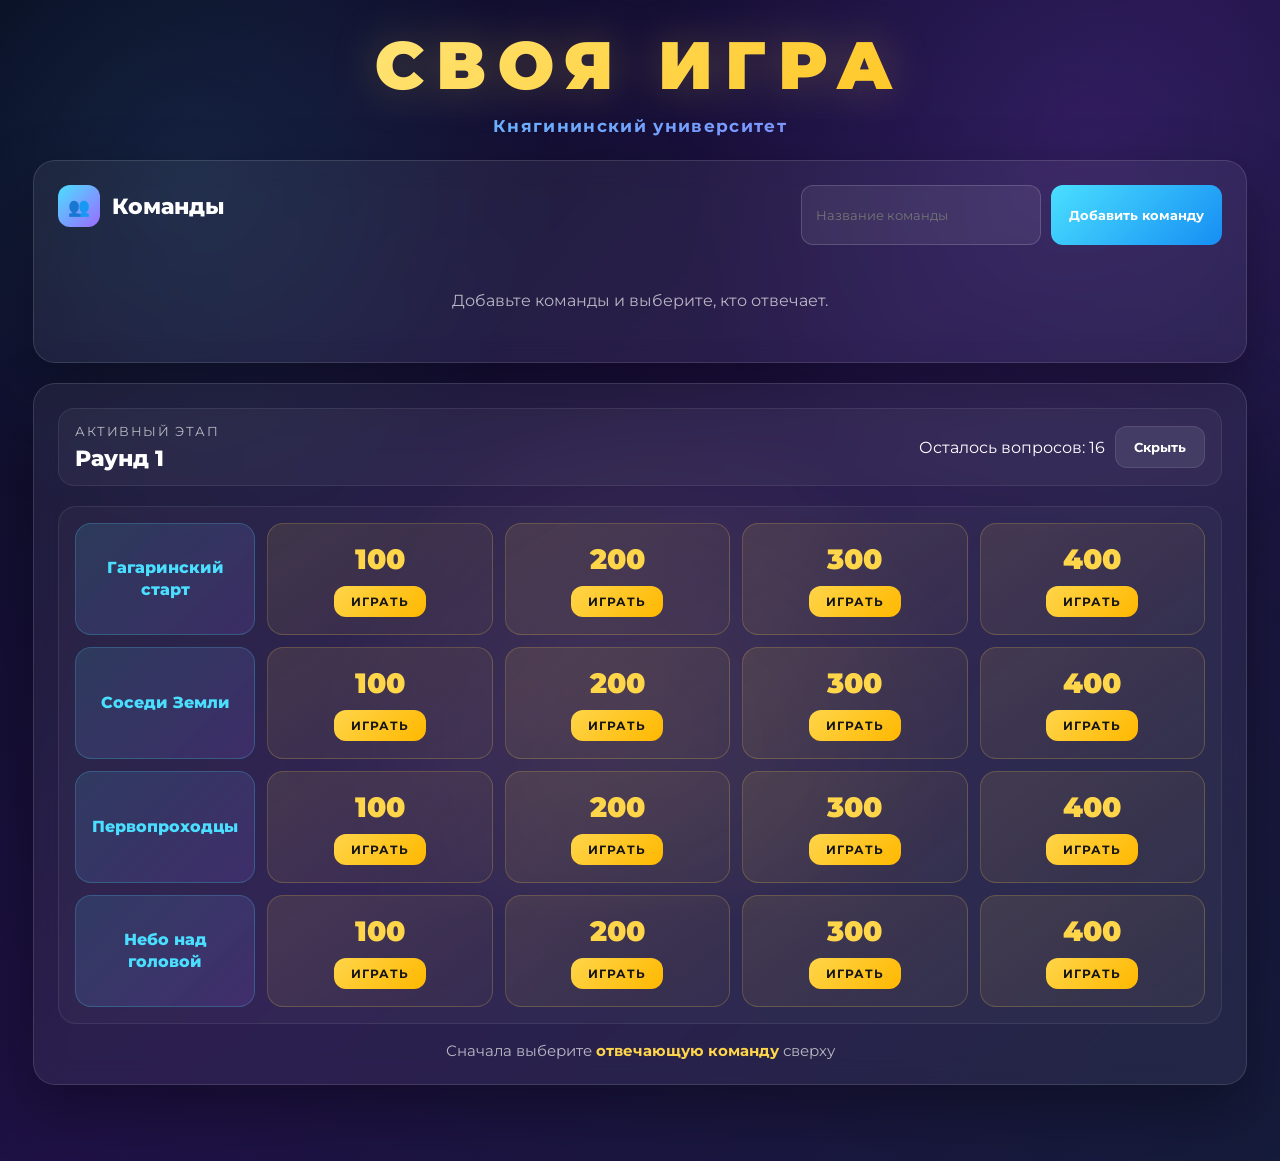
==== index.html @ fc3aef0e "first commit" ====
<!DOCTYPE html>
<html lang="ru">
<head>
  <meta charset="UTF-8" />
  <meta name="viewport" content="width=device-width, initial-scale=1.0" />
  <title>Своя Игра</title>
  <link rel="preconnect" href="https://fonts.googleapis.com">
  <link rel="preconnect" href="https://fonts.gstatic.com" crossorigin>
  <link href="https://fonts.googleapis.com/css2?family=Montserrat:wght@400;600;700;800;900&display=swap" rel="stylesheet">
  <link rel="stylesheet" href="styles.css" />
</head>
<body>
  <div class="page-bg"></div>

  <main class="app">
    <header class="hero">
      <h1 class="hero__title">Своя Игра</h1>
      <p class="hero__uni">Княгининский университет</p>
    </header>

    <section id="teams-section" class="panel teams-panel"></section>
    <section id="board-section" class="panel board-panel"></section>
    <section id="question-overlay" class="question-overlay hidden"></section>
    <section id="final-section" class="panel final-panel hidden"></section>
  </main>

  <script src="config.js"></script>
  <script src="script.js"></script>
</body>
</html>
---- styles.css ----
* {
  box-sizing: border-box;
  margin: 0;
  padding: 0;
}

:root {
  --bg-1: #090d22;
  --bg-2: #151b3a;
  --bg-3: #1f1145;
  --card: rgba(255, 255, 255, 0.06);
  --border: rgba(255, 255, 255, 0.12);
  --text: #ffffff;
  --muted: rgba(255, 255, 255, 0.68);
  --gold: #ffd54a;
  --gold-2: #ffb800;
  --cyan: #4adfff;
  --purple: #9c6bff;
  --pink: #ff5fc7;
  --green: #27d67a;
  --red: #ff5d73;
  --shadow: 0 24px 60px rgba(0, 0, 0, 0.35);
  --radius: 22px;
}

body {
  font-family: "Montserrat", sans-serif;
  background: linear-gradient(135deg, var(--bg-1), var(--bg-3), var(--bg-2));
  color: var(--text);
  min-height: 100vh;
  overflow-x: hidden;
}

.page-bg {
  position: fixed;
  inset: 0;
  pointer-events: none;
  background:
    radial-gradient(circle at 15% 20%, rgba(74, 223, 255, 0.1), transparent 28%),
    radial-gradient(circle at 85% 15%, rgba(156, 107, 255, 0.14), transparent 32%),
    radial-gradient(circle at 50% 80%, rgba(255, 213, 74, 0.08), transparent 34%);
}

.app {
  position: relative;
  z-index: 1;
  max-width: 1250px;
  margin: 0 auto;
  padding: 24px 18px 56px;
}

.hero {
  text-align: center;
  margin-bottom: 24px;
}

.hero__title {
  font-size: clamp(2.2rem, 7vw, 4.2rem);
  font-weight: 900;
  letter-spacing: 0.18em;
  text-transform: uppercase;
  background: linear-gradient(135deg, #fff3a5, var(--gold), var(--gold-2));
  -webkit-background-clip: text;
  -webkit-text-fill-color: transparent;
  filter: drop-shadow(0 0 22px rgba(255, 213, 74, 0.25));
}

.hero__uni {
  margin-top: 10px;
  font-size: 1.05rem;
  font-weight: 700;
  letter-spacing: 0.08em;
  background: linear-gradient(135deg, var(--cyan), var(--purple));
  -webkit-background-clip: text;
  -webkit-text-fill-color: transparent;
}

.panel {
  background: var(--card);
  border: 1px solid var(--border);
  border-radius: var(--radius);
  backdrop-filter: blur(14px);
  box-shadow: var(--shadow);
}

.teams-panel,
.board-panel,
.final-panel {
  padding: 24px;
  margin-bottom: 20px;
}

.section-title {
  display: flex;
  align-items: center;
  gap: 12px;
  font-size: 1.4rem;
  font-weight: 800;
  margin-bottom: 18px;
}

.section-title__icon {
  width: 42px;
  height: 42px;
  border-radius: 12px;
  display: inline-flex;
  align-items: center;
  justify-content: center;
  background: linear-gradient(135deg, var(--cyan), var(--purple));
  color: #fff;
  font-size: 1.1rem;
}

.team-topbar {
  display: flex;
  justify-content: space-between;
  gap: 14px;
  flex-wrap: wrap;
  margin-bottom: 18px;
}

.team-add {
  display: flex;
  gap: 10px;
  flex-wrap: wrap;
}

.team-add input {
  width: 240px;
  max-width: 100%;
  border: 1px solid rgba(255,255,255,0.16);
  background: rgba(255,255,255,0.07);
  color: #fff;
  border-radius: 12px;
  padding: 12px 14px;
  outline: none;
  font-family: inherit;
}

.team-add input:focus {
  border-color: var(--cyan);
  box-shadow: 0 0 0 4px rgba(74, 223, 255, 0.08);
}

.btn {
  border: none;
  cursor: pointer;
  border-radius: 12px;
  font-family: inherit;
  font-weight: 700;
  transition: 0.22s ease;
}

.btn:hover {
  opacity: 0.92;
}

.btn:disabled {
  opacity: 0.45;
  cursor: not-allowed;
}

.btn--main {
  background: linear-gradient(135deg, var(--cyan), #168ef3);
  color: #fff;
  padding: 12px 18px;
}

.btn--soft {
  background: rgba(255,255,255,0.08);
  color: #fff;
  padding: 12px 18px;
  border: 1px solid rgba(255,255,255,0.1);
}

.btn--gold {
  background: linear-gradient(135deg, var(--gold), var(--gold-2));
  color: #151515;
  padding: 12px 18px;
}

.btn--green {
  background: linear-gradient(135deg, #35e48d, #17b866);
  color: #fff;
  padding: 13px 18px;
}

.btn--red {
  background: linear-gradient(135deg, #ff7085, #eb435c);
  color: #fff;
  padding: 13px 18px;
}

.btn--purple {
  background: linear-gradient(135deg, var(--purple), var(--pink));
  color: #fff;
  padding: 13px 18px;
}

.teams-grid {
  display: grid;
  grid-template-columns: repeat(auto-fill, minmax(235px, 1fr));
  gap: 16px;
}

.team-card {
  background: linear-gradient(145deg, rgba(255,255,255,0.06), rgba(255,255,255,0.03));
  border: 1px solid rgba(255,255,255,0.1);
  border-radius: 18px;
  padding: 18px;
}

.team-card.active {
  border-color: rgba(255, 213, 74, 0.55);
  box-shadow: 0 0 0 2px rgba(255, 213, 74, 0.18), 0 16px 35px rgba(0,0,0,0.28);
}

.team-card__name {
  color: var(--cyan);
  font-size: 1.05rem;
  font-weight: 800;
  margin-bottom: 8px;
  word-break: break-word;
}

.team-card__score {
  font-size: 2.3rem;
  color: var(--gold);
  font-weight: 900;
  margin-bottom: 16px;
}

.team-card__actions {
  display: flex;
  gap: 10px;
  margin-bottom: 12px;
}

.team-card__actions .btn {
  flex: 1;
  min-height: 42px;
}

.team-card__bottom {
  display: flex;
  justify-content: space-between;
  gap: 10px;
  align-items: center;
}

.team-select-btn {
  flex: 1;
}

.team-remove-btn {
  background: transparent;
  border: none;
  color: rgba(255,255,255,0.34);
  cursor: pointer;
  font-family: inherit;
  font-size: 0.84rem;
}

.team-remove-btn:hover {
  color: var(--red);
}

.empty-state {
  color: var(--muted);
  text-align: center;
  padding: 28px 12px;
}

.round-status {
  display: flex;
  justify-content: space-between;
  align-items: center;
  gap: 14px;
  flex-wrap: wrap;
  margin-bottom: 20px;
  padding: 14px 16px;
  border-radius: 16px;
  background: rgba(255,255,255,0.04);
  border: 1px solid rgba(255,255,255,0.08);
}

.round-status__left {
  display: flex;
  flex-direction: column;
  gap: 6px;
}

.round-status__label {
  color: var(--muted);
  font-size: 0.82rem;
  letter-spacing: 0.12em;
  text-transform: uppercase;
}

.round-status__title {
  font-size: 1.35rem;
  font-weight: 800;
}

.round-status__right {
  display: flex;
  align-items: center;
  gap: 10px;
  flex-wrap: wrap;
}

.round-accordion {
  overflow: hidden;
  border-radius: 18px;
  border: 1px solid rgba(255,255,255,0.08);
  background: rgba(255,255,255,0.03);
}

.round-accordion__body {
  padding: 16px;
}

.game-board {
  display: flex;
  flex-direction: column;
  gap: 12px;
}

.theme-row {
  display: flex;
  gap: 12px;
  align-items: stretch;
}

.theme-title {
  width: 180px;
  min-width: 180px;
  min-height: 112px;
  background: linear-gradient(135deg, rgba(74,223,255,0.12), rgba(156,107,255,0.14));
  border: 1px solid rgba(74,223,255,0.22);
  border-radius: 16px;
  padding: 14px 12px;
  display: flex;
  align-items: center;
  justify-content: center;
  font-weight: 800;
  color: var(--cyan);
  text-align: center;
  line-height: 1.35;
}

.theme-cells {
  display: flex;
  flex: 1;
  gap: 12px;
}

.question-cell {
  flex: 1;
  min-height: 112px;
  background: linear-gradient(145deg, rgba(255,213,74,0.1), rgba(255,213,74,0.03));
  border: 1px solid rgba(255,213,74,0.2);
  border-radius: 16px;
  padding: 12px 10px;
  display: flex;
  flex-direction: column;
  justify-content: center;
  align-items: center;
  gap: 10px;
  text-align: center;
}

.question-cell--used {
  opacity: 0.32;
  pointer-events: none;
  background: rgba(255,255,255,0.03);
  border-color: rgba(255,255,255,0.05);
}

.question-cell__price {
  font-size: 1.75rem;
  color: var(--gold);
  font-weight: 900;
}

.question-cell__play {
  min-width: 92px;
  padding: 8px 12px;
  font-size: 0.78rem;
  letter-spacing: 0.08em;
  text-transform: uppercase;
}

.board-hint {
  margin-top: 18px;
  color: var(--muted);
  text-align: center;
  font-size: 0.92rem;
}

.board-hint strong {
  color: var(--gold);
}

.question-overlay {
  position: fixed;
  inset: 0;
  z-index: 20;
  background: rgba(5, 8, 22, 0.76);
  backdrop-filter: blur(10px);
  display: flex;
  align-items: center;
  justify-content: center;
  padding: 24px;
}

.question-modal {
  width: 100%;
  max-width: 860px;
  background: linear-gradient(145deg, rgba(19,25,55,0.96), rgba(10,14,34,0.98));
  border: 1px solid rgba(255,255,255,0.12);
  border-radius: 28px;
  box-shadow: 0 28px 70px rgba(0,0,0,0.45);
  padding: 34px 30px 28px;
}

.question-modal__top {
  text-align: center;
  margin-bottom: 24px;
}

.question-modal__theme {
  color: var(--cyan);
  text-transform: uppercase;
  letter-spacing: 0.18em;
  font-size: 0.85rem;
  margin-bottom: 8px;
}

.question-modal__price {
  color: var(--gold);
  font-size: 3rem;
  font-weight: 900;
  margin-bottom: 16px;
}

.question-modal__team {
  display: inline-flex;
  gap: 8px;
  align-items: center;
  padding: 8px 14px;
  background: rgba(255,255,255,0.06);
  border-radius: 999px;
  border: 1px solid rgba(255,255,255,0.09);
  font-size: 0.92rem;
  color: var(--muted);
}

.question-modal__team strong {
  color: #fff;
}

.question-modal__text {
  text-align: center;
  font-size: 1.45rem;
  line-height: 1.65;
  font-weight: 700;
  margin-bottom: 26px;
}

.answer-box {
  display: none;
  margin-bottom: 24px;
  text-align: center;
  background: rgba(39,214,122,0.08);
  border: 1px solid rgba(39,214,122,0.25);
  color: #baf6d3;
  border-radius: 16px;
  padding: 18px 16px;
  font-size: 1.15rem;
  font-weight: 700;
}

.answer-box.visible {
  display: block;
}

.question-actions {
  display: grid;
  grid-template-columns: repeat(2, 1fr);
  gap: 12px;
}

.question-actions .btn {
  min-height: 52px;
  font-size: 0.98rem;
}

.final-panel {
  text-align: center;
}

.final-title {
  font-size: 2rem;
  font-weight: 900;
  margin-bottom: 10px;
  color: var(--gold);
}

.final-subtitle {
  color: var(--muted);
  margin-bottom: 24px;
}

.leaderboard {
  max-width: 760px;
  margin: 0 auto;
  display: flex;
  flex-direction: column;
  gap: 14px;
}

.leaderboard-item {
  display: grid;
  grid-template-columns: 80px 1fr 140px;
  gap: 14px;
  align-items: center;
  padding: 18px;
  border-radius: 18px;
  background: linear-gradient(145deg, rgba(255,255,255,0.06), rgba(255,255,255,0.03));
  border: 1px solid rgba(255,255,255,0.08);
}

.leaderboard-item--1 {
  border-color: rgba(255,213,74,0.42);
  box-shadow: 0 0 0 1px rgba(255,213,74,0.18);
}

.leaderboard-place {
  font-size: 1.8rem;
  font-weight: 900;
  color: var(--gold);
}

.leaderboard-name {
  text-align: left;
  font-size: 1.08rem;
  font-weight: 800;
  color: var(--cyan);
  word-break: break-word;
}

.leaderboard-score {
  font-size: 1.6rem;
  font-weight: 900;
  color: #fff;
}

.hidden {
  display: none !important;
}

@media (max-width: 900px) {
  .theme-row {
    flex-direction: column;
  }

  .theme-title {
    width: 100%;
    min-width: 100%;
  }

  .theme-cells {
    flex-wrap: wrap;
  }

  .question-cell {
    min-width: calc(50% - 6px);
    flex: unset;
  }

  .question-actions {
    grid-template-columns: 1fr;
  }
}

@media (max-width: 640px) {
  .app {
    padding: 14px 12px 40px;
  }

  .teams-panel,
  .board-panel,
  .final-panel {
    padding: 18px;
  }

  .team-add {
    width: 100%;
  }

  .team-add input,
  .team-add .btn {
    width: 100%;
  }

  .question-modal {
    padding: 26px 18px 20px;
  }

  .question-modal__text {
    font-size: 1.15rem;
  }

  .question-modal__price {
    font-size: 2.35rem;
  }

  .leaderboard-item {
    grid-template-columns: 56px 1fr 90px;
    gap: 10px;
    padding: 14px;
  }

  .leaderboard-score {
    font-size: 1.2rem;
  }
}
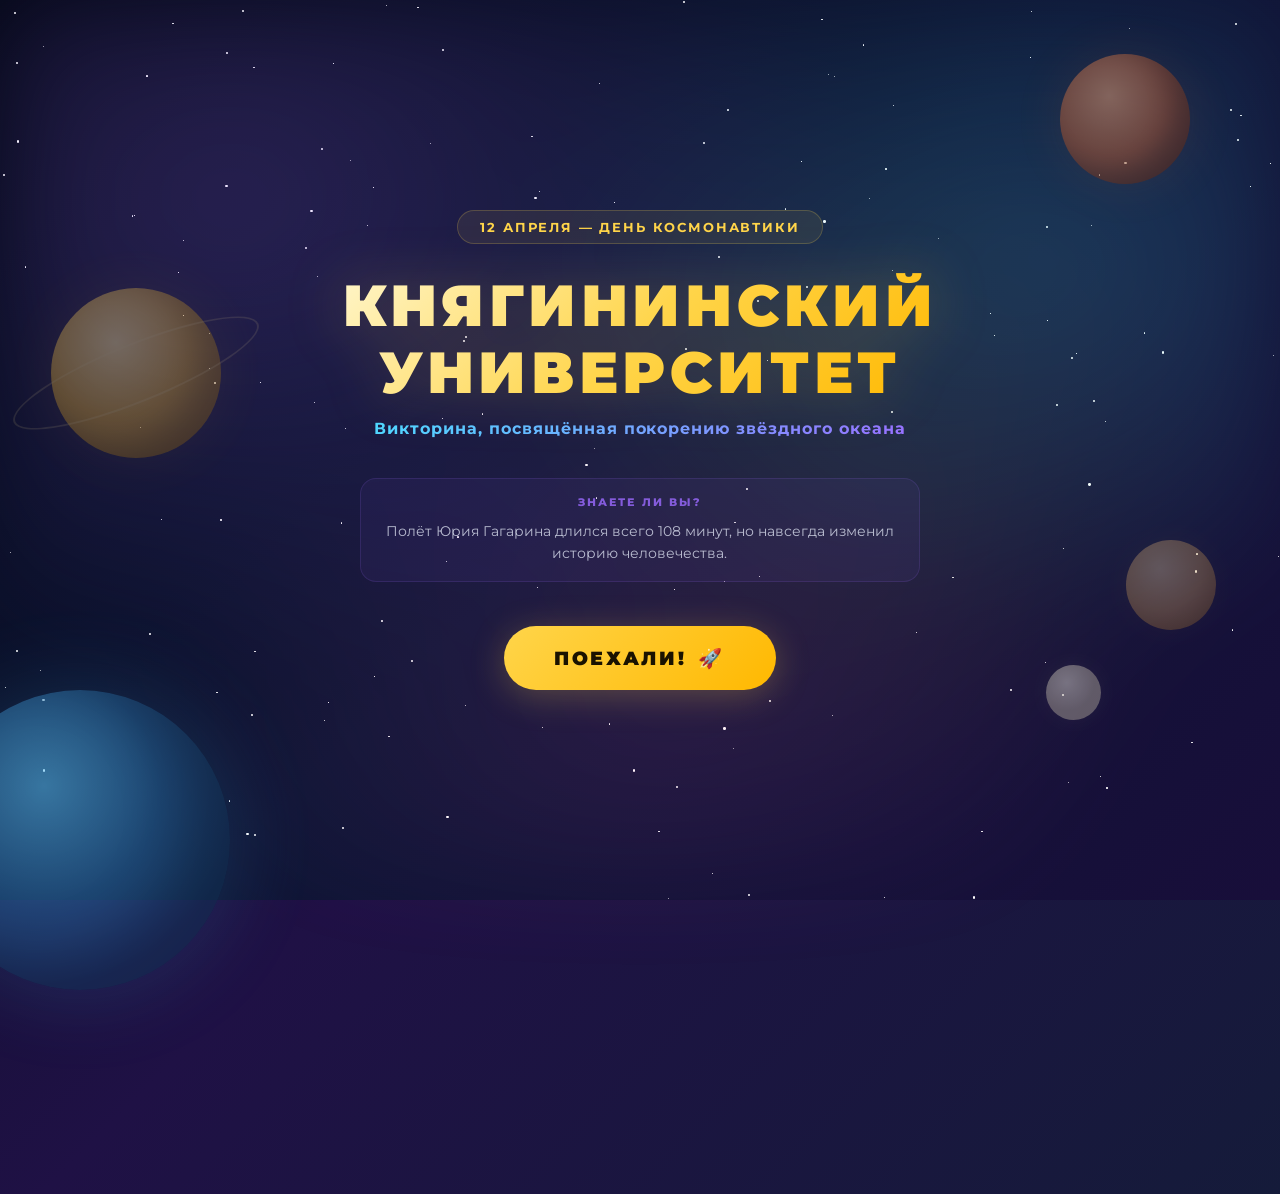
==== commit ba2661e8: "main v2" ====
--- a/index.html
+++ b/index.html
@@ -3,28 +3,90 @@
 <head>
   <meta charset="UTF-8" />
   <meta name="viewport" content="width=device-width, initial-scale=1.0" />
-  <title>Своя Игра</title>
+  <title>Княгининский университет — Викторина ко Дню космонавтики</title>
   <link rel="preconnect" href="https://fonts.googleapis.com">
   <link rel="preconnect" href="https://fonts.gstatic.com" crossorigin>
   <link href="https://fonts.googleapis.com/css2?family=Montserrat:wght@400;600;700;800;900&display=swap" rel="stylesheet">
-  <link rel="stylesheet" href="styles.css" />
+  <link rel="stylesheet" href="styles.css">
 </head>
 <body>
-  <div class="page-bg"></div>
 
-  <main class="app">
-    <header class="hero">
-      <h1 class="hero__title">Своя Игра</h1>
-      <p class="hero__uni">Княгининский университет</p>
-    </header>
+  <!-- ═══════════ SPLASH ═══════════ -->
+  <div id="splash">
+    <div class="splash-stars" id="splashStars"></div>
+    <div class="splash-nebula"></div>
 
-    <section id="teams-section" class="panel teams-panel"></section>
-    <section id="board-section" class="panel board-panel"></section>
-    <section id="question-overlay" class="question-overlay hidden"></section>
-    <section id="final-section" class="panel final-panel hidden"></section>
-  </main>
+    <div class="splash-planet sp-earth"></div>
+    <div class="splash-planet sp-mars"></div>
+    <div class="splash-planet sp-saturn"></div>
+    <div class="splash-planet sp-moon"></div>
+    <div class="splash-planet sp-jupiter"></div>
+
+    <div class="sp-rocket sp-rocket--1">🚀</div>
+    <div class="sp-rocket sp-rocket--2">🚀</div>
+
+    <div class="sp-shoot sp-shoot--1"></div>
+    <div class="sp-shoot sp-shoot--2"></div>
+    <div class="sp-shoot sp-shoot--3"></div>
+
+    <div class="splash-content">
+      <div class="splash-badge">12 апреля — День космонавтики</div>
+      <h1 class="splash-title">Княгининский<br>университет</h1>
+      <p class="splash-sub">Викторина, посвящённая покорению звёздного океана</p>
+
+      <div class="splash-fact-wrap">
+        <div class="splash-fact" id="splashFact">
+          <span class="splash-fact-label">Знаете ли вы?</span>
+          <span id="factText"></span>
+        </div>
+      </div>
+
+      <button class="splash-launch" id="launchBtn">
+        <span class="launch-text">Поехали!</span>
+        <span class="launch-rocket">🚀</span>
+      </button>
+    </div>
+  </div>
+
+  <!-- ═══════════ TRANSITION ROCKET ═══════════ -->
+  <div id="transition" class="transition">
+    <div class="transition-rocket">🚀</div>
+    <div class="transition-trail"></div>
+    <div class="transition-flash"></div>
+  </div>
+
+  <!-- ═══════════ GAME ═══════════ -->
+  <div id="game-area">
+    <div class="game-bg-stars" id="gameStars"></div>
+    <div class="game-nebula"></div>
+
+    <div class="game-planet gp-earth"></div>
+    <div class="game-planet gp-small"></div>
+    <div class="game-planet gp-saturn"></div>
+
+    <div class="game-rocket gr--1">🚀</div>
+    <div class="game-rocket gr--2">🚀</div>
+
+    <div class="game-shoot gs--1"></div>
+    <div class="game-shoot gs--2"></div>
+
+    <main class="app">
+      <header class="hero">
+        <div class="hero__badge">12 апреля — День космонавтики</div>
+        <h1 class="hero__title">Княгининский университет</h1>
+        <p class="hero__sub">Викторина, посвящённая покорению звёздного океана</p>
+        <div class="hero__divider">✦ ✧ ✦</div>
+      </header>
+
+      <section id="teams-section" class="panel teams-panel"></section>
+      <section id="board-section" class="panel board-panel"></section>
+      <section id="question-overlay" class="question-overlay hidden"></section>
+      <section id="final-section" class="panel final-panel hidden"></section>
+    </main>
+  </div>
 
   <script src="config.js"></script>
-  <script src="script.js"></script>
+  <script src="splash.js"></script>
+  <script src="game.js"></script>
 </body>
 </html>
--- a/styles.css
+++ b/styles.css
@@ -1,8 +1,7 @@
-* {
-  box-sizing: border-box;
-  margin: 0;
-  padding: 0;
-}
+/* ══════════════════════════════════════
+   RESET & VARIABLES
+   ══════════════════════════════════════ */
+* { box-sizing: border-box; margin: 0; padding: 0; }
 
 :root {
   --bg-1: #090d22;
@@ -31,16 +30,563 @@
   overflow-x: hidden;
 }
 
-.page-bg {
+.hidden { display: none !important; }
+
+
+/* ══════════════════════════════════════
+   SPLASH SCREEN
+   ══════════════════════════════════════ */
+#splash {
+  position: fixed;
+  inset: 0;
+  z-index: 100;
+  display: flex;
+  flex-direction: column;
+  align-items: center;
+  justify-content: center;
+  background: linear-gradient(135deg, #050818, #0e1535, #180e3a);
+  transition: opacity 0.5s ease;
+}
+
+#splash.hide { opacity: 0; pointer-events: none; }
+
+/* Splash stars */
+.splash-stars {
+  position: absolute;
+  inset: 0;
+  overflow: hidden;
+  pointer-events: none;
+}
+
+.splash-stars .s-star {
+  position: absolute;
+  border-radius: 50%;
+  background: #fff;
+  animation: s-twinkle var(--dur) ease-in-out infinite alternate;
+}
+
+@keyframes s-twinkle {
+  0% { opacity: var(--mop); }
+  100% { opacity: 1; }
+}
+
+/* Splash nebula */
+.splash-nebula {
+  position: absolute;
+  inset: 0;
+  pointer-events: none;
+  filter: blur(50px);
+  opacity: 0.7;
+  background:
+    radial-gradient(ellipse 650px 480px at 18% 22%, rgba(156, 107, 255, 0.30), transparent),
+    radial-gradient(ellipse 550px 380px at 82% 28%, rgba(74, 223, 255, 0.25), transparent),
+    radial-gradient(ellipse 500px 320px at 50% 78%, rgba(255, 95, 199, 0.15), transparent),
+    radial-gradient(ellipse 400px 350px at 68% 52%, rgba(255, 213, 74, 0.10), transparent);
+}
+
+/* Splash planets */
+.splash-planet {
+  position: absolute;
+  border-radius: 50%;
+  pointer-events: none;
+}
+
+.sp-earth {
+  width: 300px; height: 300px;
+  bottom: -90px; left: -70px;
+  background: radial-gradient(circle at 38% 32%, #5cc8ff, #2a70a8 42%, #1a4878 72%);
+  box-shadow: 0 0 90px rgba(74, 200, 255, 0.30), inset -45px -25px 55px rgba(0,0,0,0.25);
+  opacity: 0.55;
+  animation: sp-float 16s ease-in-out infinite;
+}
+
+.sp-mars {
+  width: 130px; height: 130px;
+  top: 6%; right: 7%;
+  background: radial-gradient(circle at 38% 32%, #f0a070, #b85a30 50%, #883818 78%);
+  box-shadow: 0 0 50px rgba(220, 110, 50, 0.22), inset -18px -12px 22px rgba(0,0,0,0.20);
+  opacity: 0.5;
+  animation: sp-float 22s ease-in-out infinite reverse;
+}
+
+.sp-saturn {
+  width: 170px; height: 170px;
+  top: 32%; left: 4%;
+  background: radial-gradient(circle at 38% 32%, #f5dd90, #d0a030 48%, #a87818 78%);
+  box-shadow: 0 0 55px rgba(220, 180, 50, 0.18), inset -22px -14px 30px rgba(0,0,0,0.20);
+  opacity: 0.4;
+  animation: sp-float 28s ease-in-out infinite;
+}
+
+.sp-saturn::after {
+  content: '';
+  position: absolute;
+  top: 50%; left: 50%;
+  width: 260px; height: 55px;
+  border: 2.5px solid rgba(245, 221, 144, 0.28);
+  border-radius: 50%;
+  transform: translate(-50%, -50%) rotate(-22deg);
+}
+
+.sp-moon {
+  width: 55px; height: 55px;
+  bottom: 20%; right: 14%;
+  background: radial-gradient(circle at 38% 32%, #e8e4d8, #b8b0a0 55%);
+  box-shadow: 0 0 22px rgba(200, 190, 170, 0.14);
+  opacity: 0.45;
+  animation: sp-float 18s ease-in-out infinite;
+}
+
+.sp-jupiter {
+  width: 90px; height: 90px;
+  top: 60%; right: 5%;
+  background: radial-gradient(circle at 38% 32%, #e8c898, #c89858 50%, #a07030 78%);
+  box-shadow: 0 0 35px rgba(200, 152, 88, 0.14);
+  opacity: 0.35;
+  animation: sp-float 24s ease-in-out infinite reverse;
+}
+
+@keyframes sp-float {
+  0%, 100% { transform: translateY(0); }
+  50% { transform: translateY(-22px); }
+}
+
+/* Splash rockets */
+.sp-rocket {
+  position: absolute;
+  font-size: 2.2rem;
+  pointer-events: none;
+  opacity: 0;
+  filter: drop-shadow(0 0 12px rgba(255, 140, 60, 0.4));
+}
+
+.sp-rocket--1 { animation: sp-fly-1 20s linear infinite; }
+.sp-rocket--2 { animation: sp-fly-2 26s linear infinite 7s; }
+
+@keyframes sp-fly-1 {
+  0%   { bottom: -40px; left: 12%; opacity: 0; transform: rotate(-50deg) scale(1); }
+  4%   { opacity: 0.65; }
+  85%  { opacity: 0.65; }
+  94%  { opacity: 0; }
+  100% { bottom: 110%; left: 68%; opacity: 0; transform: rotate(-50deg) scale(1.1); }
+}
+
+@keyframes sp-fly-2 {
+  0%   { bottom: -40px; right: 8%; left: auto; opacity: 0; transform: rotate(-40deg) scale(0.9); }
+  4%   { opacity: 0.55; }
+  82%  { opacity: 0.55; }
+  92%  { opacity: 0; }
+  100% { bottom: 112%; right: 52%; left: auto; opacity: 0; transform: rotate(-40deg) scale(1.05); }
+}
+
+/* Splash shooting stars */
+.sp-shoot {
+  position: absolute;
+  width: 2.5px; height: 2.5px;
+  background: rgba(255,255,255,0.8);
+  border-radius: 50%;
+  pointer-events: none;
+  opacity: 0;
+}
+
+.sp-shoot::after {
+  content: '';
+  position: absolute;
+  top: 0; right: 0;
+  width: 75px; height: 1.5px;
+  background: linear-gradient(to right, rgba(255,255,255,0.7), transparent);
+  transform-origin: right center;
+  transform: translateX(100%);
+}
+
+.sp-shoot--1 { top: 18%; left: 58%; animation: sp-shoot-anim 5s ease-in-out infinite 1s; }
+.sp-shoot--2 { top: 48%; left: 72%; animation: sp-shoot-anim 6s ease-in-out infinite 4s; }
+.sp-shoot--3 { top: 28%; left: 38%; animation: sp-shoot-anim 7s ease-in-out infinite 8s; }
+
+@keyframes sp-shoot-anim {
+  0%   { opacity: 0; transform: translate(0, 0) rotate(-35deg); }
+  4%   { opacity: 1; }
+  12%  { opacity: 1; transform: translate(-200px, 120px) rotate(-35deg); }
+  16%  { opacity: 0; transform: translate(-260px, 150px) rotate(-35deg); }
+  100% { opacity: 0; }
+}
+
+/* Splash content */
+.splash-content {
+  position: relative;
+  z-index: 2;
+  text-align: center;
+  padding: 20px;
+  max-width: 720px;
+}
+
+.splash-badge {
+  display: inline-flex;
+  align-items: center;
+  gap: 8px;
+  padding: 8px 22px;
+  background: rgba(255, 213, 74, 0.08);
+  border: 1px solid rgba(255, 213, 74, 0.20);
+  border-radius: 999px;
+  font-size: 0.82rem;
+  font-weight: 700;
+  letter-spacing: 0.14em;
+  text-transform: uppercase;
+  color: var(--gold);
+  margin-bottom: 28px;
+  animation: splash-in 1s ease 0.2s both;
+}
+
+.splash-title {
+  font-size: clamp(2rem, 7vw, 3.6rem);
+  font-weight: 900;
+  letter-spacing: 0.08em;
+  text-transform: uppercase;
+  line-height: 1.15;
+  background: linear-gradient(135deg, #fff5c8, var(--gold), var(--gold-2));
+  -webkit-background-clip: text;
+  -webkit-text-fill-color: transparent;
+  filter: drop-shadow(0 0 28px rgba(255, 213, 74, 0.25));
+  margin-bottom: 14px;
+  animation: splash-in 1s ease 0.4s both;
+}
+
+.splash-sub {
+  font-size: 1rem;
+  font-weight: 700;
+  letter-spacing: 0.06em;
+  background: linear-gradient(135deg, var(--cyan), var(--purple));
+  -webkit-background-clip: text;
+  -webkit-text-fill-color: transparent;
+  margin-bottom: 40px;
+  animation: splash-in 1s ease 0.6s both;
+}
+
+/* Facts */
+.splash-fact-wrap {
+  min-height: 85px;
+  display: flex;
+  align-items: center;
+  justify-content: center;
+  margin-bottom: 44px;
+  animation: splash-in 1s ease 0.8s both;
+}
+
+.splash-fact {
+  padding: 16px 24px;
+  background: rgba(156, 107, 255, 0.06);
+  border: 1px solid rgba(156, 107, 255, 0.14);
+  border-radius: 16px;
+  font-size: 0.88rem;
+  color: rgba(220, 225, 240, 0.80);
+  line-height: 1.6;
+  max-width: 560px;
+  transition: opacity 0.6s ease, transform 0.6s ease;
+}
+
+.splash-fact.fading {
+  opacity: 0;
+  transform: translateY(8px);
+}
+
+.splash-fact-label {
+  display: block;
+  font-size: 0.66rem;
+  font-weight: 800;
+  letter-spacing: 0.20em;
+  text-transform: uppercase;
+  color: var(--purple);
+  margin-bottom: 8px;
+  opacity: 0.8;
+}
+
+/* Launch button */
+.splash-launch {
+  display: inline-flex;
+  align-items: center;
+  gap: 12px;
+  padding: 20px 50px;
+  background: linear-gradient(135deg, var(--gold), var(--gold-2));
+  color: #1a1200;
+  font-family: inherit;
+  font-size: 1.2rem;
+  font-weight: 900;
+  letter-spacing: 0.14em;
+  text-transform: uppercase;
+  border: none;
+  border-radius: 60px;
+  cursor: pointer;
+  transition: 0.3s ease;
+  box-shadow: 0 6px 35px rgba(255, 213, 74, 0.25);
+  animation: splash-in 1s ease 1s both;
+  position: relative;
+  overflow: hidden;
+}
+
+.splash-launch:hover {
+  transform: translateY(-3px) scale(1.03);
+  box-shadow: 0 10px 45px rgba(255, 213, 74, 0.35);
+}
+
+.splash-launch:active {
+  transform: translateY(-1px) scale(1.01);
+}
+
+.launch-rocket {
+  display: inline-block;
+  transition: transform 0.4s ease;
+}
+
+.splash-launch:hover .launch-rocket {
+  transform: translateY(-3px) rotate(-15deg);
+}
+
+@keyframes splash-in {
+  from { opacity: 0; transform: translateY(22px); }
+  to { opacity: 1; transform: translateY(0); }
+}
+
+
+/* ══════════════════════════════════════
+   TRANSITION ANIMATION
+   ══════════════════════════════════════ */
+.transition {
+  position: fixed;
+  inset: 0;
+  z-index: 200;
+  pointer-events: none;
+  opacity: 0;
+  visibility: hidden;
+}
+
+.transition.active {
+  opacity: 1;
+  visibility: visible;
+}
+
+.transition-rocket {
+  position: absolute;
+  font-size: 4rem;
+  left: 50%;
+  bottom: -80px;
+  transform: translateX(-50%) rotate(-45deg);
+  filter: drop-shadow(0 0 20px rgba(255, 160, 60, 0.6));
+  animation: none;
+}
+
+.transition.active .transition-rocket {
+  animation: t-rocket 1.8s cubic-bezier(0.22, 0.8, 0.36, 1) forwards;
+}
+
+@keyframes t-rocket {
+  0%   { bottom: -80px; transform: translateX(-50%) rotate(0deg) scale(1); opacity: 1; }
+  15%  { bottom: 30%; transform: translateX(-50%) rotate(-10deg) scale(1.1); opacity: 1; }
+  60%  { bottom: 60%; transform: translateX(-50%) rotate(-15deg) scale(1.15); opacity: 1; }
+  100% { bottom: 120%; transform: translateX(-50%) rotate(-20deg) scale(0.9); opacity: 0; }
+}
+
+.transition-trail {
+  position: absolute;
+  left: 50%;
+  bottom: 0;
+  width: 6px;
+  height: 0;
+  transform: translateX(-50%);
+  background: linear-gradient(to top, rgba(255, 184, 0, 0.5), rgba(255, 95, 199, 0.2), transparent);
+  border-radius: 3px;
+  filter: blur(3px);
+  animation: none;
+}
+
+.transition.active .transition-trail {
+  animation: t-trail 1.8s cubic-bezier(0.22, 0.8, 0.36, 1) forwards;
+}
+
+@keyframes t-trail {
+  0%   { height: 0; opacity: 0.8; }
+  40%  { height: 60vh; opacity: 0.6; }
+  70%  { height: 100vh; opacity: 0.3; }
+  100% { height: 130vh; opacity: 0; }
+}
+
+.transition-flash {
+  position: absolute;
+  inset: 0;
+  background: radial-gradient(circle at 50% 100%, rgba(255, 213, 74, 0.4), transparent 60%);
+  opacity: 0;
+  animation: none;
+}
+
+.transition.active .transition-flash {
+  animation: t-flash 1.8s ease forwards;
+}
+
+@keyframes t-flash {
+  0%   { opacity: 0; }
+  20%  { opacity: 0.6; }
+  50%  { opacity: 0.3; background: radial-gradient(circle at 50% 50%, rgba(255, 255, 255, 0.15), transparent 55%); }
+  100% { opacity: 0; background: radial-gradient(circle at 50% 0%, rgba(255, 255, 255, 0.05), transparent 50%); }
+}
+
+
+/* ══════════════════════════════════════
+   GAME AREA
+   ══════════════════════════════════════ */
+#game-area {
+  opacity: 0;
+  visibility: hidden;
+  transition: opacity 0.8s ease, visibility 0.8s ease;
+}
+
+#game-area.visible {
+  opacity: 1;
+  visibility: visible;
+}
+
+/* Game background — subtle, low contrast */
+.game-bg-stars {
   position: fixed;
   inset: 0;
   pointer-events: none;
+  z-index: 0;
+  overflow: hidden;
+  opacity: 0.3;
+}
+
+.game-bg-stars .g-star {
+  position: absolute;
+  border-radius: 50%;
+  background: #fff;
+  animation: g-twinkle var(--dur) ease-in-out infinite alternate;
+}
+
+@keyframes g-twinkle {
+  0% { opacity: var(--mop); }
+  100% { opacity: 0.5; }
+}
+
+.game-nebula {
+  position: fixed;
+  inset: 0;
+  pointer-events: none;
+  z-index: 0;
+  opacity: 0.18;
+  filter: blur(80px);
   background:
-    radial-gradient(circle at 15% 20%, rgba(74, 223, 255, 0.1), transparent 28%),
-    radial-gradient(circle at 85% 15%, rgba(156, 107, 255, 0.14), transparent 32%),
-    radial-gradient(circle at 50% 80%, rgba(255, 213, 74, 0.08), transparent 34%);
-}
-
+    radial-gradient(ellipse 600px 400px at 15% 20%, rgba(156, 107, 255, 0.28), transparent),
+    radial-gradient(ellipse 500px 350px at 80% 25%, rgba(74, 223, 255, 0.22), transparent),
+    radial-gradient(ellipse 400px 300px at 50% 80%, rgba(255, 213, 74, 0.12), transparent);
+}
+
+.game-planet {
+  position: fixed;
+  border-radius: 50%;
+  pointer-events: none;
+  z-index: 0;
+}
+
+.gp-earth {
+  width: 180px; height: 180px;
+  bottom: -50px; left: -60px;
+  background: radial-gradient(circle at 38% 35%, #4a8ab0, #1e4a6a 55%, #12304a 80%);
+  box-shadow: 0 0 40px rgba(40, 110, 160, 0.10);
+  opacity: 0.12;
+  animation: gp-float 22s ease-in-out infinite;
+}
+
+.gp-small {
+  width: 45px; height: 45px;
+  top: 12%; right: 5%;
+  background: radial-gradient(circle at 35% 35%, #b08060, #6a4030 60%);
+  opacity: 0.12;
+  animation: gp-float 28s ease-in-out infinite reverse;
+}
+
+.gp-saturn {
+  width: 65px; height: 65px;
+  top: 50%; left: 3%;
+  background: radial-gradient(circle at 38% 35%, #d0b060, #9a7020 55%);
+  opacity: 0.10;
+  animation: gp-float 30s ease-in-out infinite;
+}
+
+.gp-saturn::after {
+  content: '';
+  position: absolute;
+  top: 50%; left: 50%;
+  width: 100px; height: 22px;
+  border: 1.5px solid rgba(208, 176, 96, 0.12);
+  border-radius: 50%;
+  transform: translate(-50%, -50%) rotate(-18deg);
+}
+
+@keyframes gp-float {
+  0%, 100% { transform: translateY(0); }
+  50% { transform: translateY(-10px); }
+}
+
+.game-rocket {
+  position: fixed;
+  pointer-events: none;
+  z-index: 0;
+  font-size: 1.2rem;
+  opacity: 0;
+}
+
+.gr--1 { animation: gr-fly-1 35s linear infinite; }
+.gr--2 { animation: gr-fly-2 42s linear infinite 14s; }
+
+@keyframes gr-fly-1 {
+  0%   { bottom: -30px; left: 6%; opacity: 0; transform: rotate(-48deg); }
+  3%   { opacity: 0.18; }
+  90%  { opacity: 0.18; }
+  96%  { opacity: 0; }
+  100% { bottom: 108%; left: 58%; opacity: 0; transform: rotate(-48deg); }
+}
+
+@keyframes gr-fly-2 {
+  0%   { bottom: -30px; right: 10%; left: auto; opacity: 0; transform: rotate(-38deg); }
+  3%   { opacity: 0.15; }
+  84%  { opacity: 0.15; }
+  93%  { opacity: 0; }
+  100% { bottom: 110%; right: 52%; left: auto; opacity: 0; transform: rotate(-38deg); }
+}
+
+.game-shoot {
+  position: fixed;
+  width: 2px; height: 2px;
+  background: rgba(255,255,255,0.4);
+  border-radius: 50%;
+  pointer-events: none;
+  z-index: 0;
+  opacity: 0;
+}
+
+.game-shoot::after {
+  content: '';
+  position: absolute;
+  top: 0; right: 0;
+  width: 45px; height: 1px;
+  background: linear-gradient(to right, rgba(255,255,255,0.3), transparent);
+  transform-origin: right center;
+  transform: translateX(100%);
+}
+
+.gs--1 { top: 18%; left: 62%; animation: gs-anim 6s ease-in-out infinite 4s; }
+.gs--2 { top: 48%; left: 78%; animation: gs-anim 7s ease-in-out infinite 10s; }
+
+@keyframes gs-anim {
+  0%   { opacity: 0; transform: translate(0, 0) rotate(-35deg); }
+  5%   { opacity: 0.6; }
+  13%  { opacity: 0.6; transform: translate(-140px, 80px) rotate(-35deg); }
+  18%  { opacity: 0; transform: translate(-180px, 100px) rotate(-35deg); }
+  100% { opacity: 0; }
+}
+
+
+/* ══════════════════════════════════════
+   GAME UI — FULL OPACITY
+   ══════════════════════════════════════ */
 .app {
   position: relative;
   z-index: 1;
@@ -54,25 +600,62 @@
   margin-bottom: 24px;
 }
 
+.hero__badge {
+  display: inline-flex;
+  align-items: center;
+  gap: 8px;
+  padding: 7px 16px;
+  background: rgba(255, 213, 74, 0.06);
+  border: 1px solid rgba(255, 213, 74, 0.16);
+  border-radius: 999px;
+  font-size: 0.76rem;
+  font-weight: 700;
+  letter-spacing: 0.14em;
+  text-transform: uppercase;
+  color: var(--gold);
+  margin-bottom: 12px;
+}
+
 .hero__title {
-  font-size: clamp(2.2rem, 7vw, 4.2rem);
+  font-size: clamp(1.6rem, 5vw, 2.8rem);
   font-weight: 900;
-  letter-spacing: 0.18em;
+  letter-spacing: 0.10em;
   text-transform: uppercase;
   background: linear-gradient(135deg, #fff3a5, var(--gold), var(--gold-2));
   -webkit-background-clip: text;
   -webkit-text-fill-color: transparent;
-  filter: drop-shadow(0 0 22px rgba(255, 213, 74, 0.25));
-}
-
-.hero__uni {
-  margin-top: 10px;
-  font-size: 1.05rem;
+  filter: drop-shadow(0 0 18px rgba(255, 213, 74, 0.20));
+}
+
+.hero__sub {
+  margin-top: 8px;
+  font-size: 0.92rem;
   font-weight: 700;
-  letter-spacing: 0.08em;
+  letter-spacing: 0.06em;
   background: linear-gradient(135deg, var(--cyan), var(--purple));
   -webkit-background-clip: text;
   -webkit-text-fill-color: transparent;
+}
+
+.hero__divider {
+  display: flex;
+  align-items: center;
+  justify-content: center;
+  gap: 8px;
+  margin-top: 12px;
+  color: rgba(255, 213, 74, 0.16);
+  font-size: 0.5rem;
+  letter-spacing: 0.6em;
+  user-select: none;
+}
+
+.hero__divider::before,
+.hero__divider::after {
+  content: '';
+  flex: 1;
+  max-width: 90px;
+  height: 1px;
+  background: linear-gradient(to right, transparent, rgba(255, 213, 74, 0.10), transparent);
 }
 
 .panel {
@@ -83,9 +666,7 @@
   box-shadow: var(--shadow);
 }
 
-.teams-panel,
-.board-panel,
-.final-panel {
+.teams-panel, .board-panel, .final-panel {
   padding: 24px;
   margin-bottom: 20px;
 }
@@ -100,8 +681,7 @@
 }
 
 .section-title__icon {
-  width: 42px;
-  height: 42px;
+  width: 42px; height: 42px;
   border-radius: 12px;
   display: inline-flex;
   align-items: center;
@@ -151,14 +731,8 @@
   transition: 0.22s ease;
 }
 
-.btn:hover {
-  opacity: 0.92;
-}
-
-.btn:disabled {
-  opacity: 0.45;
-  cursor: not-allowed;
-}
+.btn:hover { opacity: 0.92; transform: translateY(-1px); }
+.btn:disabled { opacity: 0.45; cursor: not-allowed; transform: none; }
 
 .btn--main {
   background: linear-gradient(135deg, var(--cyan), #168ef3);
@@ -208,6 +782,7 @@
   border: 1px solid rgba(255,255,255,0.1);
   border-radius: 18px;
   padding: 18px;
+  transition: 0.3s;
 }
 
 .team-card.active {
@@ -236,10 +811,7 @@
   margin-bottom: 12px;
 }
 
-.team-card__actions .btn {
-  flex: 1;
-  min-height: 42px;
-}
+.team-card__actions .btn { flex: 1; min-height: 42px; }
 
 .team-card__bottom {
   display: flex;
@@ -248,9 +820,7 @@
   align-items: center;
 }
 
-.team-select-btn {
-  flex: 1;
-}
+.team-select-btn { flex: 1; }
 
 .team-remove-btn {
   background: transparent;
@@ -261,9 +831,7 @@
   font-size: 0.84rem;
 }
 
-.team-remove-btn:hover {
-  color: var(--red);
-}
+.team-remove-btn:hover { color: var(--red); }
 
 .empty-state {
   color: var(--muted);
@@ -316,9 +884,7 @@
   background: rgba(255,255,255,0.03);
 }
 
-.round-accordion__body {
-  padding: 16px;
-}
+.round-accordion__body { padding: 16px; }
 
 .game-board {
   display: flex;
@@ -333,9 +899,7 @@
 }
 
 .theme-title {
-  width: 180px;
-  min-width: 180px;
-  min-height: 112px;
+  width: 180px; min-width: 180px; min-height: 112px;
   background: linear-gradient(135deg, rgba(74,223,255,0.12), rgba(156,107,255,0.14));
   border: 1px solid rgba(74,223,255,0.22);
   border-radius: 16px;
@@ -368,6 +932,12 @@
   align-items: center;
   gap: 10px;
   text-align: center;
+  transition: 0.25s;
+}
+
+.question-cell:hover:not(.question-cell--used) {
+  border-color: rgba(255, 213, 74, 0.35);
+  box-shadow: 0 0 18px rgba(255, 213, 74, 0.06);
 }
 
 .question-cell--used {
@@ -398,9 +968,7 @@
   font-size: 0.92rem;
 }
 
-.board-hint strong {
-  color: var(--gold);
-}
+.board-hint strong { color: var(--gold); }
 
 .question-overlay {
   position: fixed;
@@ -456,9 +1024,7 @@
   color: var(--muted);
 }
 
-.question-modal__team strong {
-  color: #fff;
-}
+.question-modal__team strong { color: #fff; }
 
 .question-modal__text {
   text-align: center;
@@ -481,9 +1047,7 @@
   font-weight: 700;
 }
 
-.answer-box.visible {
-  display: block;
-}
+.answer-box.visible { display: block; }
 
 .question-actions {
   display: grid;
@@ -496,9 +1060,7 @@
   font-size: 0.98rem;
 }
 
-.final-panel {
-  text-align: center;
-}
+.final-panel { text-align: center; }
 
 .final-title {
   font-size: 2rem;
@@ -556,73 +1118,31 @@
   color: #fff;
 }
 
-.hidden {
-  display: none !important;
-}
-
+
+/* ══════════════════════════════════════
+   RESPONSIVE
+   ══════════════════════════════════════ */
 @media (max-width: 900px) {
-  .theme-row {
-    flex-direction: column;
-  }
-
-  .theme-title {
-    width: 100%;
-    min-width: 100%;
-  }
-
-  .theme-cells {
-    flex-wrap: wrap;
-  }
-
-  .question-cell {
-    min-width: calc(50% - 6px);
-    flex: unset;
-  }
-
-  .question-actions {
-    grid-template-columns: 1fr;
-  }
+  .theme-row { flex-direction: column; }
+  .theme-title { width: 100%; min-width: 100%; }
+  .theme-cells { flex-wrap: wrap; }
+  .question-cell { min-width: calc(50% - 6px); flex: unset; }
+  .question-actions { grid-template-columns: 1fr; }
+  .sp-saturn { display: none; }
+  .sp-jupiter { display: none; }
 }
 
 @media (max-width: 640px) {
-  .app {
-    padding: 14px 12px 40px;
-  }
-
-  .teams-panel,
-  .board-panel,
-  .final-panel {
-    padding: 18px;
-  }
-
-  .team-add {
-    width: 100%;
-  }
-
-  .team-add input,
-  .team-add .btn {
-    width: 100%;
-  }
-
-  .question-modal {
-    padding: 26px 18px 20px;
-  }
-
-  .question-modal__text {
-    font-size: 1.15rem;
-  }
-
-  .question-modal__price {
-    font-size: 2.35rem;
-  }
-
-  .leaderboard-item {
-    grid-template-columns: 56px 1fr 90px;
-    gap: 10px;
-    padding: 14px;
-  }
-
-  .leaderboard-score {
-    font-size: 1.2rem;
-  }
+  .app { padding: 14px 12px 40px; }
+  .teams-panel, .board-panel, .final-panel { padding: 18px; }
+  .team-add { width: 100%; }
+  .team-add input, .team-add .btn { width: 100%; }
+  .question-modal { padding: 26px 18px 20px; }
+  .question-modal__text { font-size: 1.15rem; }
+  .question-modal__price { font-size: 2.35rem; }
+  .leaderboard-item { grid-template-columns: 56px 1fr 90px; gap: 10px; padding: 14px; }
+  .leaderboard-score { font-size: 1.2rem; }
+  .sp-earth { width: 200px; height: 200px; }
+  .sp-mars { width: 80px; height: 80px; }
+  .sp-moon { display: none; }
 }
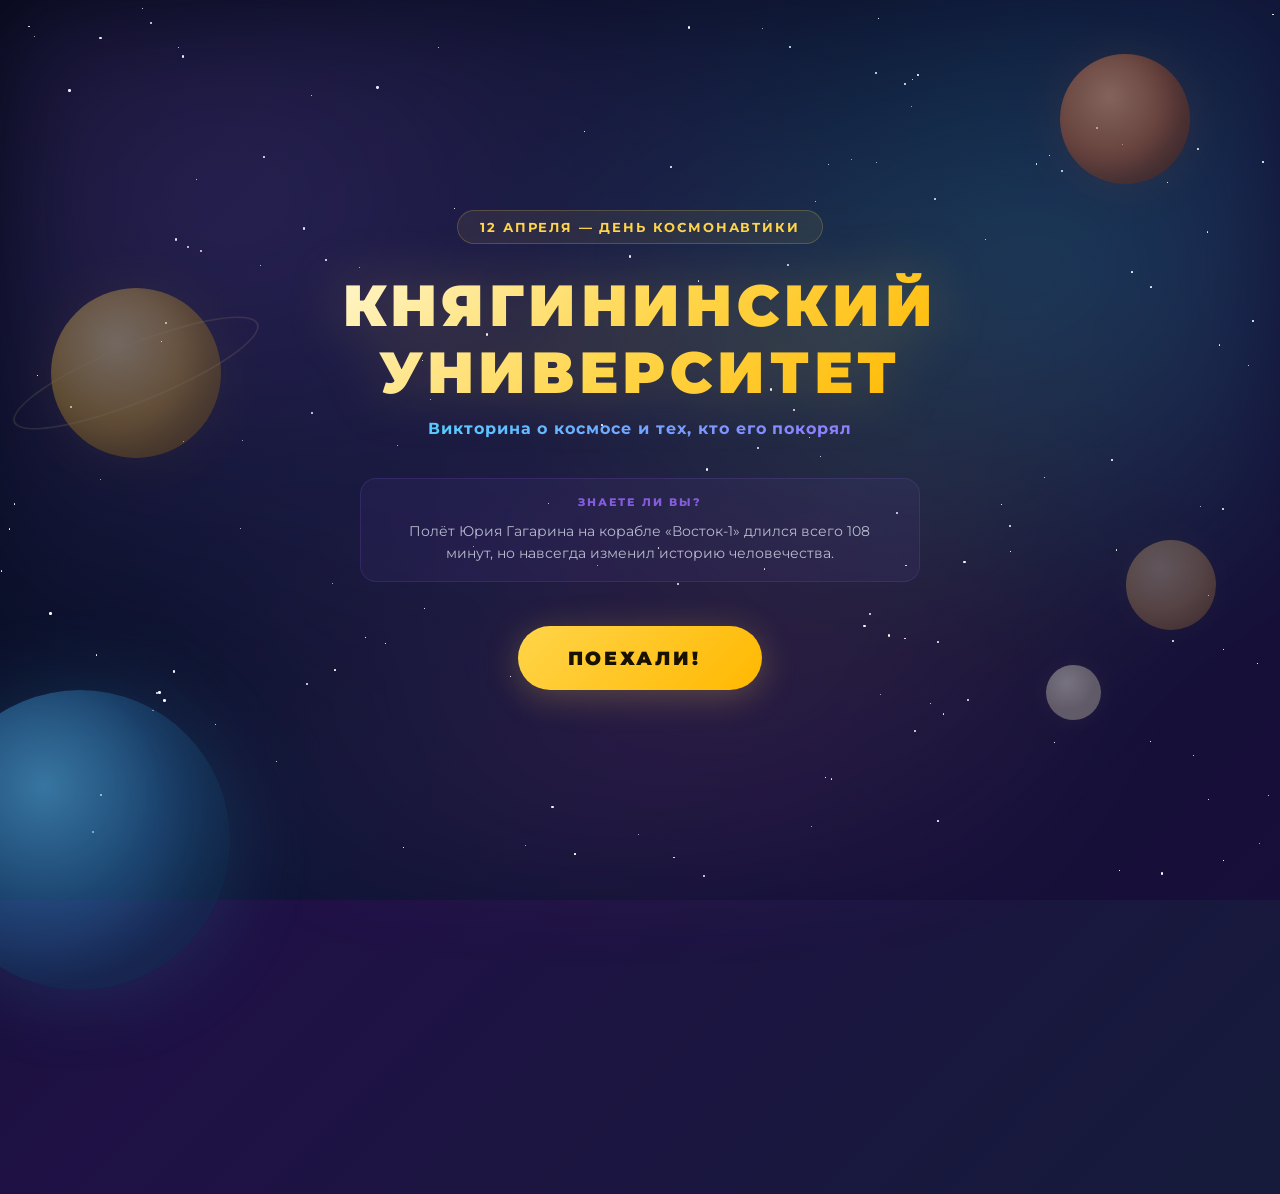
==== commit 12454261: "commands added" ====
--- a/index.html
+++ b/index.html
@@ -10,7 +10,6 @@
   <link rel="stylesheet" href="styles.css">
 </head>
 <body>
-
   <!-- ═══════════ SPLASH ═══════════ -->
   <div id="splash">
     <div class="splash-stars" id="splashStars"></div>
@@ -32,7 +31,7 @@
     <div class="splash-content">
       <div class="splash-badge">12 апреля — День космонавтики</div>
       <h1 class="splash-title">Княгининский<br>университет</h1>
-      <p class="splash-sub">Викторина, посвящённая покорению звёздного океана</p>
+      <p class="splash-sub">Викторина о космосе и тех, кто его покорял</p>
 
       <div class="splash-fact-wrap">
         <div class="splash-fact" id="splashFact">
@@ -43,7 +42,7 @@
 
       <button class="splash-launch" id="launchBtn">
         <span class="launch-text">Поехали!</span>
-        <span class="launch-rocket">🚀</span>
+        <span class="launch-rocket"></span>
       </button>
     </div>
   </div>
@@ -74,7 +73,7 @@
       <header class="hero">
         <div class="hero__badge">12 апреля — День космонавтики</div>
         <h1 class="hero__title">Княгининский университет</h1>
-        <p class="hero__sub">Викторина, посвящённая покорению звёздного океана</p>
+        <p class="hero__sub">Викторина о космосе и тех, кто его покорял</p>
         <div class="hero__divider">✦ ✧ ✦</div>
       </header>
 
--- a/styles.css
+++ b/styles.css
@@ -658,6 +658,24 @@
   background: linear-gradient(to right, transparent, rgba(255, 213, 74, 0.10), transparent);
 }
 
+/* Добавляем эффект свечения для активных элементов */
+.question-cell:hover:not(.question-cell--used),
+.btn:hover:not(:disabled) {
+  filter: drop-shadow(0 0 12px rgba(255, 213, 74, 0.3));
+}
+
+/* Улучшаем читаемость текста вопросов */
+
+/* Добавляем пульсацию для кнопки запуска */
+@keyframes launch-pulse {
+  0%, 100% { box-shadow: 0 6px 35px rgba(255, 213, 74, 0.25); }
+  50% { box-shadow: 0 6px 50px rgba(255, 213, 74, 0.45); }
+}
+
+.splash-launch {
+  animation: splash-in 1s ease 1s both, launch-pulse 2s ease-in-out infinite 1s;
+}
+
 .panel {
   background: var(--card);
   border: 1px solid var(--border);
@@ -788,6 +806,7 @@
 .team-card.active {
   border-color: rgba(255, 213, 74, 0.55);
   box-shadow: 0 0 0 2px rgba(255, 213, 74, 0.18), 0 16px 35px rgba(0,0,0,0.28);
+  filter: drop-shadow(0 0 16px rgba(255, 213, 74, 0.35));
 }
 
 .team-card__name {
@@ -1032,6 +1051,7 @@
   line-height: 1.65;
   font-weight: 700;
   margin-bottom: 26px;
+  text-shadow: 0 2px 8px rgba(0, 0, 0, 0.3);
 }
 
 .answer-box {
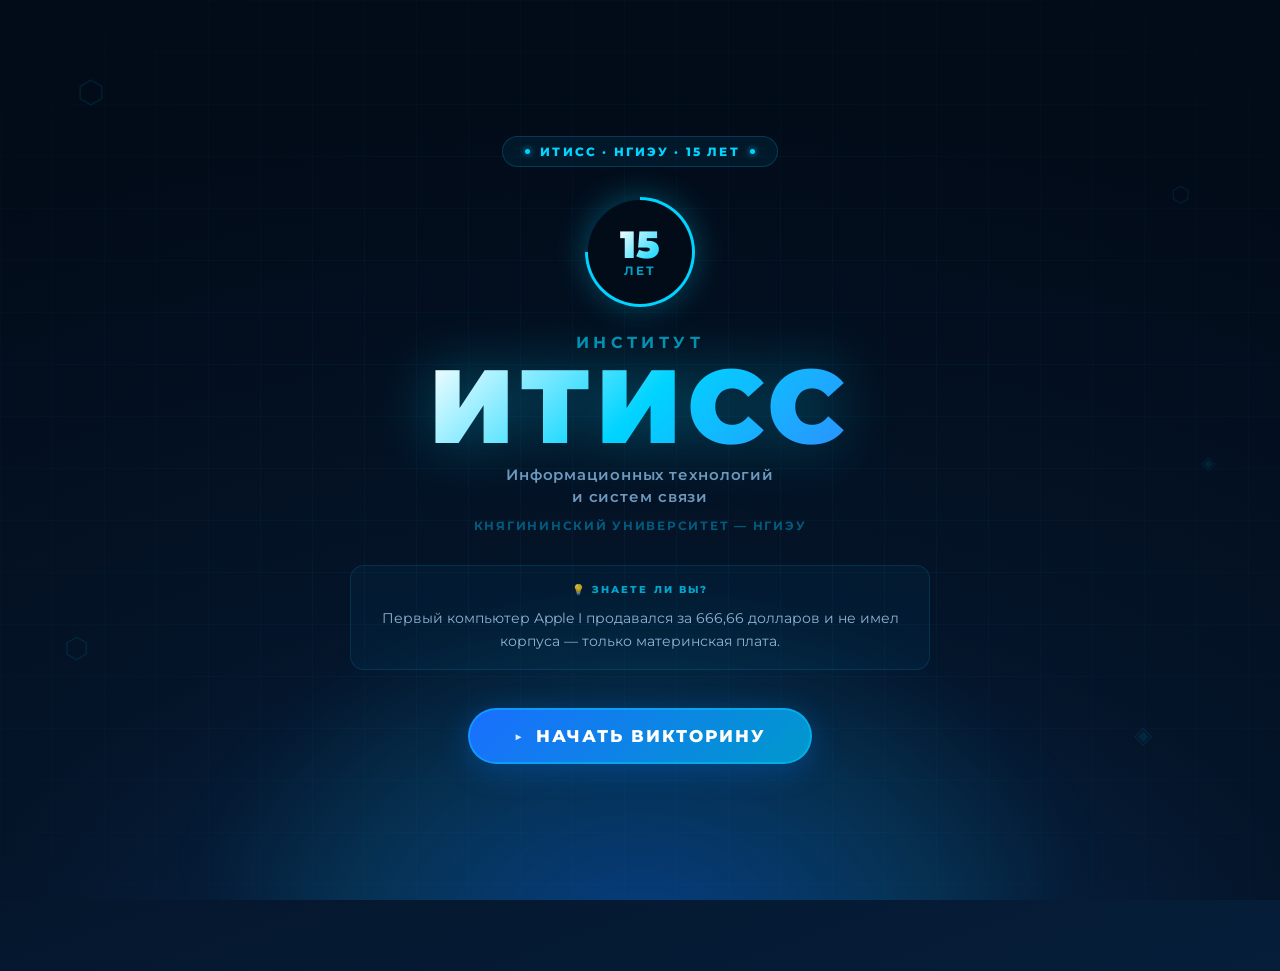
==== commit a2a87aa7: "v3 'itiss day'" ====
--- a/index.html
+++ b/index.html
@@ -3,78 +3,123 @@
 <head>
   <meta charset="UTF-8" />
   <meta name="viewport" content="width=device-width, initial-scale=1.0" />
-  <title>Княгининский университет — Викторина ко Дню космонавтики</title>
+  <title>ИТИСС — Викторина к 15-летию института</title>
   <link rel="preconnect" href="https://fonts.googleapis.com">
   <link rel="preconnect" href="https://fonts.gstatic.com" crossorigin>
-  <link href="https://fonts.googleapis.com/css2?family=Montserrat:wght@400;600;700;800;900&display=swap" rel="stylesheet">
+  <link href="https://fonts.googleapis.com/css2?family=Montserrat:wght@400;600;700;800;900&family=Share+Tech+Mono&display=swap" rel="stylesheet">
   <link rel="stylesheet" href="styles.css">
 </head>
 <body>
+
   <!-- ═══════════ SPLASH ═══════════ -->
   <div id="splash">
-    <div class="splash-stars" id="splashStars"></div>
-    <div class="splash-nebula"></div>
 
-    <div class="splash-planet sp-earth"></div>
-    <div class="splash-planet sp-mars"></div>
-    <div class="splash-planet sp-saturn"></div>
-    <div class="splash-planet sp-moon"></div>
-    <div class="splash-planet sp-jupiter"></div>
+    <!-- Электрические сигналы на фоне (до клика) -->
+    <div class="splash-signals" id="splashSignals">
+      <div class="sig sig--1"></div>
+      <div class="sig sig--2"></div>
+      <div class="sig sig--3"></div>
+      <div class="sig sig--4"></div>
+      <div class="sig sig--5"></div>
+      <div class="sig sig--6"></div>
+      <div class="sig sig--7"></div>
+    </div>
 
-    <div class="sp-rocket sp-rocket--1">🚀</div>
-    <div class="sp-rocket sp-rocket--2">🚀</div>
+    <!-- Сетка / схема на фоне -->
+    <div class="splash-grid"></div>
+    <div class="splash-glow"></div>
 
-    <div class="sp-shoot sp-shoot--1"></div>
-    <div class="sp-shoot sp-shoot--2"></div>
-    <div class="sp-shoot sp-shoot--3"></div>
+    <!-- Плавающие иконки технологий -->
+    <div class="tech-float tf--1">⬡</div>
+    <div class="tech-float tf--2">⬡</div>
+    <div class="tech-float tf--3">⬡</div>
+    <div class="tech-float tf--4">◈</div>
+    <div class="tech-float tf--5">◈</div>
 
     <div class="splash-content">
-      <div class="splash-badge">12 апреля — День космонавтики</div>
-      <h1 class="splash-title">Княгининский<br>университет</h1>
-      <p class="splash-sub">Викторина о космосе и тех, кто его покорял</p>
+      <div class="splash-badge">
+        <span class="badge-dot"></span>
+        ИТИСС · НГИЭУ · 15 лет
+        <span class="badge-dot"></span>
+      </div>
+
+      <div class="splash-logo-wrap">
+        <div class="splash-logo-ring">
+          <div class="splash-logo-inner">
+            <span class="splash-logo-num">15</span>
+            <span class="splash-logo-years">лет</span>
+          </div>
+        </div>
+      </div>
+
+      <h1 class="splash-title">
+        <span class="splash-title__top">Институт</span>
+        <span class="splash-title__main">ИТиСС</span>
+        <span class="splash-title__sub">Информационных технологий<br>и систем связи</span>
+      </h1>
+
+      <p class="splash-uni">Княгининский университет — НГИЭУ</p>
 
       <div class="splash-fact-wrap">
         <div class="splash-fact" id="splashFact">
-          <span class="splash-fact-label">Знаете ли вы?</span>
+          <span class="splash-fact-label">💡 Знаете ли вы?</span>
           <span id="factText"></span>
         </div>
       </div>
 
       <button class="splash-launch" id="launchBtn">
-        <span class="launch-text">Поехали!</span>
-        <span class="launch-rocket"></span>
+        <span class="launch-icon">▶</span>
+        <span class="launch-text">Начать викторину</span>
+        <span class="launch-pulse"></span>
       </button>
     </div>
   </div>
 
-  <!-- ═══════════ TRANSITION ROCKET ═══════════ -->
+  <!-- ═══════════ TRANSITION ═══════════ -->
   <div id="transition" class="transition">
-    <div class="transition-rocket">🚀</div>
-    <div class="transition-trail"></div>
-    <div class="transition-flash"></div>
+    <div class="t-lines-wrap">
+      <div class="t-line tl--1"></div>
+      <div class="t-line tl--2"></div>
+      <div class="t-line tl--3"></div>
+      <div class="t-line tl--4"></div>
+      <div class="t-line tl--5"></div>
+      <div class="t-line tl--6"></div>
+      <div class="t-line tl--7"></div>
+      <div class="t-line tl--8"></div>
+      <div class="t-line tl--9"></div>
+      <div class="t-line tl--10"></div>
+      <div class="t-line tl--11"></div>
+      <div class="t-line tl--12"></div>
+    </div>
+    <div class="t-flash"></div>
   </div>
 
   <!-- ═══════════ GAME ═══════════ -->
   <div id="game-area">
-    <div class="game-bg-stars" id="gameStars"></div>
-    <div class="game-nebula"></div>
 
-    <div class="game-planet gp-earth"></div>
-    <div class="game-planet gp-small"></div>
-    <div class="game-planet gp-saturn"></div>
+    <!-- Фоновые элементы игровой зоны -->
+    <div class="game-grid-bg"></div>
+    <div class="game-glow-bg"></div>
 
-    <div class="game-rocket gr--1">🚀</div>
-    <div class="game-rocket gr--2">🚀</div>
-
-    <div class="game-shoot gs--1"></div>
-    <div class="game-shoot gs--2"></div>
+    <!-- Тихие сигналы на фоне игры -->
+    <div class="game-sig gsig--1"></div>
+    <div class="game-sig gsig--2"></div>
+    <div class="game-sig gsig--3"></div>
 
     <main class="app">
       <header class="hero">
-        <div class="hero__badge">12 апреля — День космонавтики</div>
-        <h1 class="hero__title">Княгининский университет</h1>
-        <p class="hero__sub">Викторина о космосе и тех, кто его покорял</p>
-        <div class="hero__divider">✦ ✧ ✦</div>
+        <div class="hero__badge">
+          <span class="hero__badge-dot"></span>
+          ИТИСС · 15 лет · Викторина
+          <span class="hero__badge-dot"></span>
+        </div>
+        <h1 class="hero__title">Институт ИТиСС</h1>
+        <p class="hero__sub">Информационных технологий и систем связи · НГИЭУ</p>
+        <div class="hero__divider">
+          <span></span>
+          <span class="hero__divider-icon">⬡</span>
+          <span></span>
+        </div>
       </header>
 
       <section id="teams-section" class="panel teams-panel"></section>
--- a/styles.css
+++ b/styles.css
@@ -4,27 +4,40 @@
 * { box-sizing: border-box; margin: 0; padding: 0; }
 
 :root {
-  --bg-1: #090d22;
-  --bg-2: #151b3a;
-  --bg-3: #1f1145;
-  --card: rgba(255, 255, 255, 0.06);
-  --border: rgba(255, 255, 255, 0.12);
-  --text: #ffffff;
-  --muted: rgba(255, 255, 255, 0.68);
-  --gold: #ffd54a;
-  --gold-2: #ffb800;
-  --cyan: #4adfff;
-  --purple: #9c6bff;
-  --pink: #ff5fc7;
-  --green: #27d67a;
-  --red: #ff5d73;
-  --shadow: 0 24px 60px rgba(0, 0, 0, 0.35);
-  --radius: 22px;
+  /* Основная палитра — технологичный тёмно-синий */
+  --bg-deep:   #020b18;
+  --bg-mid:    #041428;
+  --bg-top:    #061e3a;
+
+  /* Акценты */
+  --cyan:      #00d4ff;
+  --cyan-dim:  #0099cc;
+  --blue:      #1a6fff;
+  --blue-soft: #2d8fff;
+  --teal:      #00f5c8;
+  --purple:    #7b5fff;
+  --gold:      #ffc93c;
+  --gold-2:    #ff9f00;
+  --green:     #00e676;
+  --red:       #ff4560;
+  --pink:      #ff5fcb;
+
+  /* UI */
+  --card:      rgba(0, 180, 255, 0.05);
+  --card-2:    rgba(0, 180, 255, 0.09);
+  --border:    rgba(0, 200, 255, 0.15);
+  --border-2:  rgba(0, 200, 255, 0.28);
+  --text:      #e8f4ff;
+  --muted:     rgba(180, 215, 255, 0.60);
+
+  --shadow:    0 20px 55px rgba(0, 0, 0, 0.45);
+  --glow-c:    0 0 24px rgba(0, 212, 255, 0.18);
+  --radius:    20px;
 }
 
 body {
   font-family: "Montserrat", sans-serif;
-  background: linear-gradient(135deg, var(--bg-1), var(--bg-3), var(--bg-2));
+  background: linear-gradient(160deg, var(--bg-deep), var(--bg-mid), var(--bg-top));
   color: var(--text);
   min-height: 100vh;
   overflow-x: hidden;
@@ -41,246 +54,299 @@
   inset: 0;
   z-index: 100;
   display: flex;
-  flex-direction: column;
   align-items: center;
   justify-content: center;
-  background: linear-gradient(135deg, #050818, #0e1535, #180e3a);
-  transition: opacity 0.5s ease;
-}
-
-#splash.hide { opacity: 0; pointer-events: none; }
-
-/* Splash stars */
-.splash-stars {
-  position: absolute;
-  inset: 0;
+  background: radial-gradient(ellipse 120% 100% at 50% 110%,
+    #0a2a55 0%, #041428 45%, #020b18 100%);
   overflow: hidden;
+  transition: opacity 0.55s ease;
+}
+
+#splash.hide {
+  opacity: 0;
   pointer-events: none;
 }
 
-.splash-stars .s-star {
-  position: absolute;
-  border-radius: 50%;
-  background: #fff;
-  animation: s-twinkle var(--dur) ease-in-out infinite alternate;
-}
-
-@keyframes s-twinkle {
-  0% { opacity: var(--mop); }
-  100% { opacity: 1; }
-}
-
-/* Splash nebula */
-.splash-nebula {
+/* ── Сетка на фоне splash ── */
+.splash-grid {
   position: absolute;
   inset: 0;
   pointer-events: none;
-  filter: blur(50px);
-  opacity: 0.7;
-  background:
-    radial-gradient(ellipse 650px 480px at 18% 22%, rgba(156, 107, 255, 0.30), transparent),
-    radial-gradient(ellipse 550px 380px at 82% 28%, rgba(74, 223, 255, 0.25), transparent),
-    radial-gradient(ellipse 500px 320px at 50% 78%, rgba(255, 95, 199, 0.15), transparent),
-    radial-gradient(ellipse 400px 350px at 68% 52%, rgba(255, 213, 74, 0.10), transparent);
-}
-
-/* Splash planets */
-.splash-planet {
+  background-image:
+    linear-gradient(rgba(0, 180, 255, 0.045) 1px, transparent 1px),
+    linear-gradient(90deg, rgba(0, 180, 255, 0.045) 1px, transparent 1px);
+  background-size: 52px 52px;
+  mask-image: radial-gradient(ellipse 90% 90% at 50% 50%, black 30%, transparent 100%);
+}
+
+/* ── Свечение снизу splash ── */
+.splash-glow {
   position: absolute;
+  bottom: -120px;
+  left: 50%;
+  transform: translateX(-50%);
+  width: 900px;
+  height: 420px;
   border-radius: 50%;
+  background: radial-gradient(ellipse at 50% 80%,
+    rgba(0, 120, 255, 0.28) 0%,
+    rgba(0, 212, 255, 0.10) 45%,
+    transparent 72%);
+  filter: blur(28px);
   pointer-events: none;
 }
 
-.sp-earth {
-  width: 300px; height: 300px;
-  bottom: -90px; left: -70px;
-  background: radial-gradient(circle at 38% 32%, #5cc8ff, #2a70a8 42%, #1a4878 72%);
-  box-shadow: 0 0 90px rgba(74, 200, 255, 0.30), inset -45px -25px 55px rgba(0,0,0,0.25);
-  opacity: 0.55;
-  animation: sp-float 16s ease-in-out infinite;
-}
-
-.sp-mars {
-  width: 130px; height: 130px;
-  top: 6%; right: 7%;
-  background: radial-gradient(circle at 38% 32%, #f0a070, #b85a30 50%, #883818 78%);
-  box-shadow: 0 0 50px rgba(220, 110, 50, 0.22), inset -18px -12px 22px rgba(0,0,0,0.20);
-  opacity: 0.5;
-  animation: sp-float 22s ease-in-out infinite reverse;
-}
-
-.sp-saturn {
-  width: 170px; height: 170px;
-  top: 32%; left: 4%;
-  background: radial-gradient(circle at 38% 32%, #f5dd90, #d0a030 48%, #a87818 78%);
-  box-shadow: 0 0 55px rgba(220, 180, 50, 0.18), inset -22px -14px 30px rgba(0,0,0,0.20);
-  opacity: 0.4;
-  animation: sp-float 28s ease-in-out infinite;
-}
-
-.sp-saturn::after {
+/* ══ ЭЛЕКТРИЧЕСКИЕ СИГНАЛЫ НА SPLASH (до клика) ══
+   Горизонтальные "волны" — проходят слева направо
+   в разных вертикальных позициях                   */
+.splash-signals {
+  position: absolute;
+  inset: 0;
+  pointer-events: none;
+  overflow: hidden;
+}
+
+/* Базовый стиль сигнала — тонкая горизонтальная черта с ярким "пакетом" */
+.sig {
+  position: absolute;
+  left: -320px;
+  height: 1.5px;
+  width: 280px;
+  border-radius: 1px;
+  /* тело сигнала — градиент: нарастает, ярко, спадает */
+  background: linear-gradient(
+    90deg,
+    transparent 0%,
+    rgba(0, 180, 255, 0.18) 15%,
+    rgba(0, 220, 255, 0.55) 45%,
+    rgba(0, 180, 255, 0.18) 75%,
+    transparent 100%
+  );
+  opacity: 0;
+  /* дополнительная "искра" на переднем фронте */
+}
+
+.sig::after {
   content: '';
   position: absolute;
-  top: 50%; left: 50%;
-  width: 260px; height: 55px;
-  border: 2.5px solid rgba(245, 221, 144, 0.28);
+  right: 0;
+  top: 50%;
+  transform: translateY(-50%);
+  width: 6px;
+  height: 6px;
   border-radius: 50%;
-  transform: translate(-50%, -50%) rotate(-22deg);
-}
-
-.sp-moon {
-  width: 55px; height: 55px;
-  bottom: 20%; right: 14%;
-  background: radial-gradient(circle at 38% 32%, #e8e4d8, #b8b0a0 55%);
-  box-shadow: 0 0 22px rgba(200, 190, 170, 0.14);
-  opacity: 0.45;
-  animation: sp-float 18s ease-in-out infinite;
-}
-
-.sp-jupiter {
-  width: 90px; height: 90px;
-  top: 60%; right: 5%;
-  background: radial-gradient(circle at 38% 32%, #e8c898, #c89858 50%, #a07030 78%);
-  box-shadow: 0 0 35px rgba(200, 152, 88, 0.14);
-  opacity: 0.35;
-  animation: sp-float 24s ease-in-out infinite reverse;
-}
-
-@keyframes sp-float {
-  0%, 100% { transform: translateY(0); }
-  50% { transform: translateY(-22px); }
-}
-
-/* Splash rockets */
-.sp-rocket {
+  background: rgba(0, 230, 255, 0.80);
+  box-shadow: 0 0 8px 3px rgba(0, 210, 255, 0.55);
+}
+
+/* Вертикальные позиции и индивидуальные параметры */
+.sig--1 { top: 11%;  animation: sig-run 6.5s linear infinite 0.0s; width: 220px; }
+.sig--2 { top: 24%;  animation: sig-run 8.2s linear infinite 1.4s; width: 300px; opacity: 0; }
+.sig--3 { top: 38%;  animation: sig-run 5.8s linear infinite 3.1s; width: 250px; opacity: 0; }
+.sig--4 { top: 52%;  animation: sig-run 7.4s linear infinite 0.7s; width: 190px; opacity: 0; }
+.sig--5 { top: 65%;  animation: sig-run 9.0s linear infinite 2.3s; width: 340px; opacity: 0; }
+.sig--6 { top: 78%;  animation: sig-run 6.1s linear infinite 4.5s; width: 260px; opacity: 0; }
+.sig--7 { top: 88%;  animation: sig-run 7.8s linear infinite 1.9s; width: 210px; opacity: 0; }
+
+@keyframes sig-run {
+  0%   { left: -340px; opacity: 0; }
+  4%   { opacity: 1; }
+  90%  { opacity: 0.7; }
+  100% { left: calc(100% + 60px); opacity: 0; }
+}
+
+/* ── Плавающие tech-иконки ── */
+.tech-float {
   position: absolute;
-  font-size: 2.2rem;
+  font-size: 1.6rem;
+  color: rgba(0, 200, 255, 0.10);
   pointer-events: none;
-  opacity: 0;
-  filter: drop-shadow(0 0 12px rgba(255, 140, 60, 0.4));
-}
-
-.sp-rocket--1 { animation: sp-fly-1 20s linear infinite; }
-.sp-rocket--2 { animation: sp-fly-2 26s linear infinite 7s; }
-
-@keyframes sp-fly-1 {
-  0%   { bottom: -40px; left: 12%; opacity: 0; transform: rotate(-50deg) scale(1); }
-  4%   { opacity: 0.65; }
-  85%  { opacity: 0.65; }
-  94%  { opacity: 0; }
-  100% { bottom: 110%; left: 68%; opacity: 0; transform: rotate(-50deg) scale(1.1); }
-}
-
-@keyframes sp-fly-2 {
-  0%   { bottom: -40px; right: 8%; left: auto; opacity: 0; transform: rotate(-40deg) scale(0.9); }
-  4%   { opacity: 0.55; }
-  82%  { opacity: 0.55; }
-  92%  { opacity: 0; }
-  100% { bottom: 112%; right: 52%; left: auto; opacity: 0; transform: rotate(-40deg) scale(1.05); }
-}
-
-/* Splash shooting stars */
-.sp-shoot {
-  position: absolute;
-  width: 2.5px; height: 2.5px;
-  background: rgba(255,255,255,0.8);
-  border-radius: 50%;
-  pointer-events: none;
-  opacity: 0;
-}
-
-.sp-shoot::after {
-  content: '';
-  position: absolute;
-  top: 0; right: 0;
-  width: 75px; height: 1.5px;
-  background: linear-gradient(to right, rgba(255,255,255,0.7), transparent);
-  transform-origin: right center;
-  transform: translateX(100%);
-}
-
-.sp-shoot--1 { top: 18%; left: 58%; animation: sp-shoot-anim 5s ease-in-out infinite 1s; }
-.sp-shoot--2 { top: 48%; left: 72%; animation: sp-shoot-anim 6s ease-in-out infinite 4s; }
-.sp-shoot--3 { top: 28%; left: 38%; animation: sp-shoot-anim 7s ease-in-out infinite 8s; }
-
-@keyframes sp-shoot-anim {
-  0%   { opacity: 0; transform: translate(0, 0) rotate(-35deg); }
-  4%   { opacity: 1; }
-  12%  { opacity: 1; transform: translate(-200px, 120px) rotate(-35deg); }
-  16%  { opacity: 0; transform: translate(-260px, 150px) rotate(-35deg); }
-  100% { opacity: 0; }
-}
-
-/* Splash content */
+  animation: tf-float 18s ease-in-out infinite;
+  user-select: none;
+}
+
+.tf--1 { top: 8%;  left: 6%;  animation-duration: 17s; animation-delay: 0s;   font-size: 2rem; }
+.tf--2 { top: 20%; right: 7%; animation-duration: 22s; animation-delay: 3s;   font-size: 1.4rem; }
+.tf--3 { top: 70%; left: 5%;  animation-duration: 19s; animation-delay: 6s;   font-size: 1.8rem; }
+.tf--4 { top: 50%; right: 5%; animation-duration: 24s; animation-delay: 1.5s; font-size: 1.2rem; }
+.tf--5 { top: 80%; right: 10%;animation-duration: 16s; animation-delay: 8s;   font-size: 1.5rem; }
+
+@keyframes tf-float {
+  0%, 100% { transform: translateY(0) rotate(0deg); }
+  33%       { transform: translateY(-16px) rotate(8deg); }
+  66%       { transform: translateY(10px) rotate(-6deg); }
+}
+
+/* ── Контент splash ── */
 .splash-content {
   position: relative;
   z-index: 2;
   text-align: center;
-  padding: 20px;
-  max-width: 720px;
-}
-
+  padding: 24px 20px;
+  max-width: 760px;
+  width: 100%;
+}
+
+/* Badge */
 .splash-badge {
   display: inline-flex;
   align-items: center;
-  gap: 8px;
-  padding: 8px 22px;
-  background: rgba(255, 213, 74, 0.08);
-  border: 1px solid rgba(255, 213, 74, 0.20);
+  gap: 10px;
+  padding: 7px 22px;
+  background: rgba(0, 180, 255, 0.07);
+  border: 1px solid rgba(0, 180, 255, 0.22);
   border-radius: 999px;
-  font-size: 0.82rem;
+  font-size: 0.75rem;
+  font-weight: 800;
+  letter-spacing: 0.18em;
+  text-transform: uppercase;
+  color: var(--cyan);
+  margin-bottom: 30px;
+  animation: sp-in 0.9s ease 0.1s both;
+}
+
+.badge-dot {
+  width: 5px;
+  height: 5px;
+  border-radius: 50%;
+  background: var(--cyan);
+  box-shadow: 0 0 6px var(--cyan);
+  animation: dot-blink 1.6s ease-in-out infinite;
+}
+
+@keyframes dot-blink {
+  0%, 100% { opacity: 1; }
+  50%       { opacity: 0.2; }
+}
+
+/* Логотип "15 лет" */
+.splash-logo-wrap {
+  display: flex;
+  justify-content: center;
+  margin-bottom: 26px;
+  animation: sp-in 0.9s ease 0.25s both;
+}
+
+.splash-logo-ring {
+  width: 110px;
+  height: 110px;
+  border-radius: 50%;
+  background: conic-gradient(
+    var(--cyan) 0deg 270deg,
+    rgba(0, 180, 255, 0.12) 270deg 360deg
+  );
+  padding: 3px;
+  box-shadow: 0 0 32px rgba(0, 212, 255, 0.30), inset 0 0 20px rgba(0, 212, 255, 0.08);
+  animation: logo-spin 12s linear infinite;
+}
+
+@keyframes logo-spin {
+  to { transform: rotate(360deg); }
+}
+
+.splash-logo-inner {
+  width: 100%;
+  height: 100%;
+  border-radius: 50%;
+  background: var(--bg-deep);
+  display: flex;
+  flex-direction: column;
+  align-items: center;
+  justify-content: center;
+  /* counter-rotate so text stays upright */
+  animation: logo-spin-rev 12s linear infinite;
+}
+
+@keyframes logo-spin-rev {
+  to { transform: rotate(-360deg); }
+}
+
+.splash-logo-num {
+  font-size: 2.4rem;
+  font-weight: 900;
+  line-height: 1;
+  background: linear-gradient(135deg, #fff, var(--cyan));
+  -webkit-background-clip: text;
+  -webkit-text-fill-color: transparent;
+}
+
+.splash-logo-years {
+  font-size: 0.72rem;
+  font-weight: 700;
+  letter-spacing: 0.18em;
+  text-transform: uppercase;
+  color: var(--cyan);
+  opacity: 0.75;
+}
+
+/* Заголовок */
+.splash-title {
+  display: flex;
+  flex-direction: column;
+  align-items: center;
+  gap: 2px;
+  margin-bottom: 10px;
+  animation: sp-in 0.9s ease 0.4s both;
+}
+
+.splash-title__top {
+  font-size: clamp(0.85rem, 2.2vw, 1rem);
+  font-weight: 700;
+  letter-spacing: 0.28em;
+  text-transform: uppercase;
+  color: rgba(0, 212, 255, 0.65);
+}
+
+.splash-title__main {
+  font-size: clamp(3.2rem, 11vw, 6.5rem);
+  font-weight: 900;
+  letter-spacing: 0.06em;
+  line-height: 1;
+  text-transform: uppercase;
+  background: linear-gradient(135deg, #ffffff 0%, var(--cyan) 50%, var(--blue-soft) 100%);
+  -webkit-background-clip: text;
+  -webkit-text-fill-color: transparent;
+  filter: drop-shadow(0 0 30px rgba(0, 212, 255, 0.35));
+}
+
+.splash-title__sub {
+  font-size: clamp(0.72rem, 1.8vw, 0.92rem);
+  font-weight: 600;
+  letter-spacing: 0.06em;
+  color: rgba(160, 210, 255, 0.70);
+  line-height: 1.5;
+  margin-top: 4px;
+}
+
+.splash-uni {
+  font-size: 0.78rem;
   font-weight: 700;
   letter-spacing: 0.14em;
   text-transform: uppercase;
-  color: var(--gold);
-  margin-bottom: 28px;
-  animation: splash-in 1s ease 0.2s both;
-}
-
-.splash-title {
-  font-size: clamp(2rem, 7vw, 3.6rem);
-  font-weight: 900;
-  letter-spacing: 0.08em;
-  text-transform: uppercase;
-  line-height: 1.15;
-  background: linear-gradient(135deg, #fff5c8, var(--gold), var(--gold-2));
-  -webkit-background-clip: text;
-  -webkit-text-fill-color: transparent;
-  filter: drop-shadow(0 0 28px rgba(255, 213, 74, 0.25));
-  margin-bottom: 14px;
-  animation: splash-in 1s ease 0.4s both;
-}
-
-.splash-sub {
-  font-size: 1rem;
-  font-weight: 700;
-  letter-spacing: 0.06em;
-  background: linear-gradient(135deg, var(--cyan), var(--purple));
-  -webkit-background-clip: text;
-  -webkit-text-fill-color: transparent;
-  margin-bottom: 40px;
-  animation: splash-in 1s ease 0.6s both;
+  color: rgba(0, 200, 255, 0.40);
+  margin-bottom: 32px;
+  animation: sp-in 0.9s ease 0.55s both;
 }
 
 /* Facts */
 .splash-fact-wrap {
-  min-height: 85px;
+  min-height: 90px;
   display: flex;
   align-items: center;
   justify-content: center;
-  margin-bottom: 44px;
-  animation: splash-in 1s ease 0.8s both;
+  margin-bottom: 38px;
+  animation: sp-in 0.9s ease 0.7s both;
 }
 
 .splash-fact {
-  padding: 16px 24px;
-  background: rgba(156, 107, 255, 0.06);
-  border: 1px solid rgba(156, 107, 255, 0.14);
-  border-radius: 16px;
-  font-size: 0.88rem;
-  color: rgba(220, 225, 240, 0.80);
-  line-height: 1.6;
-  max-width: 560px;
+  padding: 16px 22px;
+  background: rgba(0, 150, 220, 0.06);
+  border: 1px solid rgba(0, 180, 255, 0.14);
+  border-radius: 14px;
+  font-size: 0.86rem;
+  color: rgba(180, 220, 255, 0.78);
+  line-height: 1.65;
+  max-width: 580px;
   transition: opacity 0.6s ease, transform 0.6s ease;
 }
 
@@ -291,64 +357,76 @@
 
 .splash-fact-label {
   display: block;
-  font-size: 0.66rem;
+  font-size: 0.64rem;
   font-weight: 800;
   letter-spacing: 0.20em;
   text-transform: uppercase;
-  color: var(--purple);
+  color: var(--cyan);
   margin-bottom: 8px;
-  opacity: 0.8;
-}
-
-/* Launch button */
+  opacity: 0.75;
+}
+
+/* Кнопка запуска */
 .splash-launch {
+  position: relative;
   display: inline-flex;
   align-items: center;
   gap: 12px;
-  padding: 20px 50px;
-  background: linear-gradient(135deg, var(--gold), var(--gold-2));
-  color: #1a1200;
+  padding: 18px 46px;
+  background: linear-gradient(135deg, var(--blue) 0%, var(--cyan-dim) 100%);
+  color: #fff;
   font-family: inherit;
-  font-size: 1.2rem;
-  font-weight: 900;
-  letter-spacing: 0.14em;
+  font-size: 1.05rem;
+  font-weight: 800;
+  letter-spacing: 0.12em;
   text-transform: uppercase;
   border: none;
   border-radius: 60px;
   cursor: pointer;
-  transition: 0.3s ease;
-  box-shadow: 0 6px 35px rgba(255, 213, 74, 0.25);
-  animation: splash-in 1s ease 1s both;
-  position: relative;
   overflow: hidden;
+  transition: transform 0.28s ease, box-shadow 0.28s ease;
+  box-shadow: 0 6px 30px rgba(0, 120, 255, 0.30), 0 0 0 0 rgba(0, 212, 255, 0);
+  animation: sp-in 0.9s ease 0.9s both;
 }
 
 .splash-launch:hover {
   transform: translateY(-3px) scale(1.03);
-  box-shadow: 0 10px 45px rgba(255, 213, 74, 0.35);
+  box-shadow: 0 10px 42px rgba(0, 140, 255, 0.40), 0 0 0 6px rgba(0, 212, 255, 0.08);
 }
 
 .splash-launch:active {
   transform: translateY(-1px) scale(1.01);
 }
 
-.launch-rocket {
-  display: inline-block;
-  transition: transform 0.4s ease;
-}
-
-.splash-launch:hover .launch-rocket {
-  transform: translateY(-3px) rotate(-15deg);
-}
-
-@keyframes splash-in {
-  from { opacity: 0; transform: translateY(22px); }
-  to { opacity: 1; transform: translateY(0); }
+.launch-icon {
+  font-size: 0.9rem;
+  opacity: 0.85;
+}
+
+/* Пульсирующее кольцо кнопки */
+.launch-pulse {
+  position: absolute;
+  inset: 0;
+  border-radius: 60px;
+  border: 2px solid rgba(0, 212, 255, 0.4);
+  animation: pulse-ring 2.4s ease-in-out infinite;
+  pointer-events: none;
+}
+
+@keyframes pulse-ring {
+  0%   { transform: scale(1);    opacity: 0.6; }
+  60%  { transform: scale(1.06); opacity: 0;   }
+  100% { transform: scale(1.06); opacity: 0;   }
+}
+
+@keyframes sp-in {
+  from { opacity: 0; transform: translateY(20px); }
+  to   { opacity: 1; transform: translateY(0); }
 }
 
 
 /* ══════════════════════════════════════
-   TRANSITION ANIMATION
+   TRANSITION — ПОЛОСЫ СНИЗУ ВВЕРХ
    ══════════════════════════════════════ */
 .transition {
   position: fixed;
@@ -364,68 +442,77 @@
   visibility: visible;
 }
 
-.transition-rocket {
-  position: absolute;
-  font-size: 4rem;
-  left: 50%;
-  bottom: -80px;
-  transform: translateX(-50%) rotate(-45deg);
-  filter: drop-shadow(0 0 20px rgba(255, 160, 60, 0.6));
-  animation: none;
-}
-
-.transition.active .transition-rocket {
-  animation: t-rocket 1.8s cubic-bezier(0.22, 0.8, 0.36, 1) forwards;
-}
-
-@keyframes t-rocket {
-  0%   { bottom: -80px; transform: translateX(-50%) rotate(0deg) scale(1); opacity: 1; }
-  15%  { bottom: 30%; transform: translateX(-50%) rotate(-10deg) scale(1.1); opacity: 1; }
-  60%  { bottom: 60%; transform: translateX(-50%) rotate(-15deg) scale(1.15); opacity: 1; }
-  100% { bottom: 120%; transform: translateX(-50%) rotate(-20deg) scale(0.9); opacity: 0; }
-}
-
-.transition-trail {
-  position: absolute;
-  left: 50%;
-  bottom: 0;
-  width: 6px;
-  height: 0;
-  transform: translateX(-50%);
-  background: linear-gradient(to top, rgba(255, 184, 0, 0.5), rgba(255, 95, 199, 0.2), transparent);
-  border-radius: 3px;
-  filter: blur(3px);
-  animation: none;
-}
-
-.transition.active .transition-trail {
-  animation: t-trail 1.8s cubic-bezier(0.22, 0.8, 0.36, 1) forwards;
-}
-
-@keyframes t-trail {
-  0%   { height: 0; opacity: 0.8; }
-  40%  { height: 60vh; opacity: 0.6; }
-  70%  { height: 100vh; opacity: 0.3; }
-  100% { height: 130vh; opacity: 0; }
-}
-
-.transition-flash {
+/* Обёртка всех полос */
+.t-lines-wrap {
   position: absolute;
   inset: 0;
-  background: radial-gradient(circle at 50% 100%, rgba(255, 213, 74, 0.4), transparent 60%);
+  display: flex;
+  align-items: flex-end;    /* полосы "растут" снизу */
+  gap: 0;
+  overflow: hidden;
+}
+
+/* Каждая полоса — вертикальный столбец, заполняется снизу вверх */
+.t-line {
+  flex: 1;
+  height: 0;
+  border-radius: 2px 2px 0 0;
   opacity: 0;
-  animation: none;
-}
-
-.transition.active .transition-flash {
-  animation: t-flash 1.8s ease forwards;
-}
-
-@keyframes t-flash {
+}
+
+/* Цвета чередуются — оттенки голубого/синего */
+.tl--1  { background: linear-gradient(to top, #00d4ff, #0060cc); }
+.tl--2  { background: linear-gradient(to top, #00b8e6, #004fa8); }
+.tl--3  { background: linear-gradient(to top, #00e5ff, #007acc); }
+.tl--4  { background: linear-gradient(to top, #0099ff, #003d8f); }
+.tl--5  { background: linear-gradient(to top, #00cfff, #005ab5); }
+.tl--6  { background: linear-gradient(to top, #00d4ff, #006bc2); }
+.tl--7  { background: linear-gradient(to top, #22ddff, #0078db); }
+.tl--8  { background: linear-gradient(to top, #00b0f0, #0052a0); }
+.tl--9  { background: linear-gradient(to top, #00e5ff, #0068b8); }
+.tl--10 { background: linear-gradient(to top, #009fdb, #003f80); }
+.tl--11 { background: linear-gradient(to top, #00d0f5, #0060b0); }
+.tl--12 { background: linear-gradient(to top, #00c8ff, #005ba8); }
+
+/* Анимация каждой полосы запускается с небольшим сдвигом */
+.transition.active .tl--1  { animation: tline-up 2.4s cubic-bezier(0.16, 1, 0.3, 1) 0.00s forwards; }
+.transition.active .tl--2  { animation: tline-up 2.4s cubic-bezier(0.16, 1, 0.3, 1) 0.04s forwards; }
+.transition.active .tl--3  { animation: tline-up 2.4s cubic-bezier(0.16, 1, 0.3, 1) 0.08s forwards; }
+.transition.active .tl--4  { animation: tline-up 2.4s cubic-bezier(0.16, 1, 0.3, 1) 0.12s forwards; }
+.transition.active .tl--5  { animation: tline-up 2.4s cubic-bezier(0.16, 1, 0.3, 1) 0.06s forwards; }
+.transition.active .tl--6  { animation: tline-up 2.4s cubic-bezier(0.16, 1, 0.3, 1) 0.10s forwards; }
+.transition.active .tl--7  { animation: tline-up 2.4s cubic-bezier(0.16, 1, 0.3, 1) 0.02s forwards; }
+.transition.active .tl--8  { animation: tline-up 2.4s cubic-bezier(0.16, 1, 0.3, 1) 0.14s forwards; }
+.transition.active .tl--9  { animation: tline-up 2.4s cubic-bezier(0.16, 1, 0.3, 1) 0.05s forwards; }
+.transition.active .tl--10 { animation: tline-up 2.4s cubic-bezier(0.16, 1, 0.3, 1) 0.09s forwards; }
+.transition.active .tl--11 { animation: tline-up 2.4s cubic-bezier(0.16, 1, 0.3, 1) 0.03s forwards; }
+.transition.active .tl--12 { animation: tline-up 2.4s cubic-bezier(0.16, 1, 0.3, 1) 0.07s forwards; }
+
+@keyframes tline-up {
+  0%   { height: 0;    opacity: 0.95; }
+  35%  { height: 100%; opacity: 0.95; }
+  60%  { height: 100%; opacity: 0.90; }
+  100% { height: 100%; opacity: 0;    }
+}
+
+/* Общая вспышка при завершении */
+.t-flash {
+  position: absolute;
+  inset: 0;
+  background: radial-gradient(ellipse at 50% 50%,
+    rgba(0, 220, 255, 0.22) 0%, transparent 65%);
+  opacity: 0;
+}
+
+.transition.active .t-flash {
+  animation: tflash 2.4s ease forwards;
+}
+
+@keyframes tflash {
   0%   { opacity: 0; }
-  20%  { opacity: 0.6; }
-  50%  { opacity: 0.3; background: radial-gradient(circle at 50% 50%, rgba(255, 255, 255, 0.15), transparent 55%); }
-  100% { opacity: 0; background: radial-gradient(circle at 50% 0%, rgba(255, 255, 255, 0.05), transparent 50%); }
+  30%  { opacity: 0.8; }
+  55%  { opacity: 0.4; }
+  100% { opacity: 0; }
 }
 
 
@@ -443,272 +530,188 @@
   visibility: visible;
 }
 
-/* Game background — subtle, low contrast */
-.game-bg-stars {
+/* Сетка игровой зоны */
+.game-grid-bg {
   position: fixed;
   inset: 0;
   pointer-events: none;
   z-index: 0;
-  overflow: hidden;
-  opacity: 0.3;
-}
-
-.game-bg-stars .g-star {
-  position: absolute;
+  background-image:
+    linear-gradient(rgba(0, 160, 220, 0.028) 1px, transparent 1px),
+    linear-gradient(90deg, rgba(0, 160, 220, 0.028) 1px, transparent 1px);
+  background-size: 60px 60px;
+  opacity: 0.7;
+}
+
+.game-glow-bg {
+  position: fixed;
+  bottom: -160px;
+  left: 50%;
+  transform: translateX(-50%);
+  width: 1000px;
+  height: 480px;
   border-radius: 50%;
-  background: #fff;
-  animation: g-twinkle var(--dur) ease-in-out infinite alternate;
-}
-
-@keyframes g-twinkle {
-  0% { opacity: var(--mop); }
-  100% { opacity: 0.5; }
-}
-
-.game-nebula {
-  position: fixed;
-  inset: 0;
+  background: radial-gradient(ellipse at 50% 80%,
+    rgba(0, 90, 200, 0.18) 0%,
+    rgba(0, 180, 255, 0.06) 50%,
+    transparent 72%);
+  filter: blur(40px);
   pointer-events: none;
   z-index: 0;
-  opacity: 0.18;
-  filter: blur(80px);
-  background:
-    radial-gradient(ellipse 600px 400px at 15% 20%, rgba(156, 107, 255, 0.28), transparent),
-    radial-gradient(ellipse 500px 350px at 80% 25%, rgba(74, 223, 255, 0.22), transparent),
-    radial-gradient(ellipse 400px 300px at 50% 80%, rgba(255, 213, 74, 0.12), transparent);
-}
-
-.game-planet {
+}
+
+/* Фоновые сигналы игровой зоны — очень тихие */
+.game-sig {
   position: fixed;
-  border-radius: 50%;
-  pointer-events: none;
-  z-index: 0;
-}
-
-.gp-earth {
-  width: 180px; height: 180px;
-  bottom: -50px; left: -60px;
-  background: radial-gradient(circle at 38% 35%, #4a8ab0, #1e4a6a 55%, #12304a 80%);
-  box-shadow: 0 0 40px rgba(40, 110, 160, 0.10);
-  opacity: 0.12;
-  animation: gp-float 22s ease-in-out infinite;
-}
-
-.gp-small {
-  width: 45px; height: 45px;
-  top: 12%; right: 5%;
-  background: radial-gradient(circle at 35% 35%, #b08060, #6a4030 60%);
-  opacity: 0.12;
-  animation: gp-float 28s ease-in-out infinite reverse;
-}
-
-.gp-saturn {
-  width: 65px; height: 65px;
-  top: 50%; left: 3%;
-  background: radial-gradient(circle at 38% 35%, #d0b060, #9a7020 55%);
-  opacity: 0.10;
-  animation: gp-float 30s ease-in-out infinite;
-}
-
-.gp-saturn::after {
-  content: '';
-  position: absolute;
-  top: 50%; left: 50%;
-  width: 100px; height: 22px;
-  border: 1.5px solid rgba(208, 176, 96, 0.12);
-  border-radius: 50%;
-  transform: translate(-50%, -50%) rotate(-18deg);
-}
-
-@keyframes gp-float {
-  0%, 100% { transform: translateY(0); }
-  50% { transform: translateY(-10px); }
-}
-
-.game-rocket {
-  position: fixed;
-  pointer-events: none;
-  z-index: 0;
-  font-size: 1.2rem;
-  opacity: 0;
-}
-
-.gr--1 { animation: gr-fly-1 35s linear infinite; }
-.gr--2 { animation: gr-fly-2 42s linear infinite 14s; }
-
-@keyframes gr-fly-1 {
-  0%   { bottom: -30px; left: 6%; opacity: 0; transform: rotate(-48deg); }
-  3%   { opacity: 0.18; }
-  90%  { opacity: 0.18; }
-  96%  { opacity: 0; }
-  100% { bottom: 108%; left: 58%; opacity: 0; transform: rotate(-48deg); }
-}
-
-@keyframes gr-fly-2 {
-  0%   { bottom: -30px; right: 10%; left: auto; opacity: 0; transform: rotate(-38deg); }
-  3%   { opacity: 0.15; }
-  84%  { opacity: 0.15; }
-  93%  { opacity: 0; }
-  100% { bottom: 110%; right: 52%; left: auto; opacity: 0; transform: rotate(-38deg); }
-}
-
-.game-shoot {
-  position: fixed;
-  width: 2px; height: 2px;
-  background: rgba(255,255,255,0.4);
-  border-radius: 50%;
+  height: 1px;
+  left: -300px;
+  background: linear-gradient(90deg,
+    transparent,
+    rgba(0, 200, 255, 0.22),
+    rgba(0, 200, 255, 0.08),
+    transparent);
   pointer-events: none;
   z-index: 0;
   opacity: 0;
-}
-
-.game-shoot::after {
-  content: '';
-  position: absolute;
-  top: 0; right: 0;
-  width: 45px; height: 1px;
-  background: linear-gradient(to right, rgba(255,255,255,0.3), transparent);
-  transform-origin: right center;
-  transform: translateX(100%);
-}
-
-.gs--1 { top: 18%; left: 62%; animation: gs-anim 6s ease-in-out infinite 4s; }
-.gs--2 { top: 48%; left: 78%; animation: gs-anim 7s ease-in-out infinite 10s; }
-
-@keyframes gs-anim {
-  0%   { opacity: 0; transform: translate(0, 0) rotate(-35deg); }
-  5%   { opacity: 0.6; }
-  13%  { opacity: 0.6; transform: translate(-140px, 80px) rotate(-35deg); }
-  18%  { opacity: 0; transform: translate(-180px, 100px) rotate(-35deg); }
-  100% { opacity: 0; }
+  border-radius: 1px;
+}
+
+.gsig--1 { top: 22%; width: 220px; animation: gsig-run 14s linear infinite 0s;   }
+.gsig--2 { top: 55%; width: 180px; animation: gsig-run 18s linear infinite 5s;   }
+.gsig--3 { top: 74%; width: 260px; animation: gsig-run 11s linear infinite 9s;   }
+
+@keyframes gsig-run {
+  0%   { left: -300px; opacity: 0; }
+  5%   { opacity: 0.5; }
+  92%  { opacity: 0.4; }
+  100% { left: calc(100% + 80px); opacity: 0; }
 }
 
 
 /* ══════════════════════════════════════
-   GAME UI — FULL OPACITY
+   GAME UI
    ══════════════════════════════════════ */
 .app {
   position: relative;
   z-index: 1;
-  max-width: 1250px;
+  max-width: 1260px;
   margin: 0 auto;
-  padding: 24px 18px 56px;
-}
-
+  padding: 26px 18px 60px;
+}
+
+/* ── Hero ── */
 .hero {
   text-align: center;
-  margin-bottom: 24px;
+  margin-bottom: 26px;
 }
 
 .hero__badge {
   display: inline-flex;
   align-items: center;
-  gap: 8px;
-  padding: 7px 16px;
-  background: rgba(255, 213, 74, 0.06);
-  border: 1px solid rgba(255, 213, 74, 0.16);
+  gap: 10px;
+  padding: 7px 18px;
+  background: rgba(0, 180, 255, 0.07);
+  border: 1px solid rgba(0, 180, 255, 0.20);
   border-radius: 999px;
-  font-size: 0.76rem;
-  font-weight: 700;
-  letter-spacing: 0.14em;
+  font-size: 0.72rem;
+  font-weight: 800;
+  letter-spacing: 0.16em;
   text-transform: uppercase;
-  color: var(--gold);
+  color: var(--cyan);
   margin-bottom: 12px;
 }
 
+.hero__badge-dot {
+  width: 5px;
+  height: 5px;
+  border-radius: 50%;
+  background: var(--cyan);
+  box-shadow: 0 0 5px var(--cyan);
+  animation: dot-blink 1.6s ease-in-out infinite;
+}
+
 .hero__title {
-  font-size: clamp(1.6rem, 5vw, 2.8rem);
+  font-size: clamp(1.7rem, 5vw, 2.9rem);
   font-weight: 900;
   letter-spacing: 0.10em;
   text-transform: uppercase;
-  background: linear-gradient(135deg, #fff3a5, var(--gold), var(--gold-2));
+  background: linear-gradient(135deg, #ffffff, var(--cyan), var(--blue-soft));
   -webkit-background-clip: text;
   -webkit-text-fill-color: transparent;
-  filter: drop-shadow(0 0 18px rgba(255, 213, 74, 0.20));
+  filter: drop-shadow(0 0 18px rgba(0, 212, 255, 0.22));
 }
 
 .hero__sub {
   margin-top: 8px;
-  font-size: 0.92rem;
-  font-weight: 700;
-  letter-spacing: 0.06em;
-  background: linear-gradient(135deg, var(--cyan), var(--purple));
-  -webkit-background-clip: text;
-  -webkit-text-fill-color: transparent;
+  font-size: 0.88rem;
+  font-weight: 600;
+  letter-spacing: 0.05em;
+  color: rgba(140, 200, 255, 0.65);
 }
 
 .hero__divider {
   display: flex;
   align-items: center;
   justify-content: center;
-  gap: 8px;
-  margin-top: 12px;
-  color: rgba(255, 213, 74, 0.16);
-  font-size: 0.5rem;
-  letter-spacing: 0.6em;
-  user-select: none;
-}
-
-.hero__divider::before,
-.hero__divider::after {
-  content: '';
+  gap: 12px;
+  margin-top: 14px;
+}
+
+.hero__divider span:first-child,
+.hero__divider span:last-child {
   flex: 1;
-  max-width: 90px;
+  max-width: 100px;
   height: 1px;
-  background: linear-gradient(to right, transparent, rgba(255, 213, 74, 0.10), transparent);
-}
-
-/* Добавляем эффект свечения для активных элементов */
-.question-cell:hover:not(.question-cell--used),
-.btn:hover:not(:disabled) {
-  filter: drop-shadow(0 0 12px rgba(255, 213, 74, 0.3));
-}
-
-/* Улучшаем читаемость текста вопросов */
-
-/* Добавляем пульсацию для кнопки запуска */
-@keyframes launch-pulse {
-  0%, 100% { box-shadow: 0 6px 35px rgba(255, 213, 74, 0.25); }
-  50% { box-shadow: 0 6px 50px rgba(255, 213, 74, 0.45); }
-}
-
-.splash-launch {
-  animation: splash-in 1s ease 1s both, launch-pulse 2s ease-in-out infinite 1s;
-}
-
+  background: linear-gradient(to right, transparent, rgba(0, 200, 255, 0.18), transparent);
+  display: block;
+}
+
+.hero__divider-icon {
+  font-size: 1rem;
+  color: rgba(0, 200, 255, 0.25);
+}
+
+/* ── Panels ── */
 .panel {
   background: var(--card);
   border: 1px solid var(--border);
   border-radius: var(--radius);
-  backdrop-filter: blur(14px);
-  box-shadow: var(--shadow);
-}
-
-.teams-panel, .board-panel, .final-panel {
-  padding: 24px;
-  margin-bottom: 20px;
-}
-
+  backdrop-filter: blur(16px);
+  box-shadow: var(--shadow), var(--glow-c);
+}
+
+.teams-panel,
+.board-panel,
+.final-panel {
+  padding: 26px;
+  margin-bottom: 22px;
+}
+
+/* ── Section title ── */
 .section-title {
   display: flex;
   align-items: center;
   gap: 12px;
-  font-size: 1.4rem;
+  font-size: 1.35rem;
   font-weight: 800;
   margin-bottom: 18px;
+  color: var(--text);
 }
 
 .section-title__icon {
-  width: 42px; height: 42px;
-  border-radius: 12px;
+  width: 40px;
+  height: 40px;
+  border-radius: 10px;
   display: inline-flex;
   align-items: center;
   justify-content: center;
-  background: linear-gradient(135deg, var(--cyan), var(--purple));
+  background: linear-gradient(135deg, var(--blue), var(--cyan-dim));
   color: #fff;
-  font-size: 1.1rem;
-}
-
+  font-size: 1rem;
+  box-shadow: 0 4px 14px rgba(0, 120, 255, 0.25);
+}
+
+/* ── Team input area ── */
 .team-topbar {
   display: flex;
   justify-content: space-between;
@@ -724,61 +727,71 @@
 }
 
 .team-add input {
-  width: 240px;
+  width: 250px;
   max-width: 100%;
-  border: 1px solid rgba(255,255,255,0.16);
-  background: rgba(255,255,255,0.07);
-  color: #fff;
+  border: 1px solid rgba(0, 180, 255, 0.20);
+  background: rgba(0, 150, 220, 0.07);
+  color: var(--text);
   border-radius: 12px;
   padding: 12px 14px;
   outline: none;
   font-family: inherit;
-}
+  font-size: 0.9rem;
+  transition: border-color 0.22s, box-shadow 0.22s;
+}
+
+.team-add input::placeholder { color: rgba(140, 200, 255, 0.38); }
 
 .team-add input:focus {
   border-color: var(--cyan);
-  box-shadow: 0 0 0 4px rgba(74, 223, 255, 0.08);
-}
-
+  box-shadow: 0 0 0 3px rgba(0, 212, 255, 0.10);
+}
+
+/* ── Buttons ── */
 .btn {
   border: none;
   cursor: pointer;
   border-radius: 12px;
   font-family: inherit;
   font-weight: 700;
+  font-size: 0.88rem;
   transition: 0.22s ease;
-}
-
-.btn:hover { opacity: 0.92; transform: translateY(-1px); }
-.btn:disabled { opacity: 0.45; cursor: not-allowed; transform: none; }
+  letter-spacing: 0.04em;
+}
+
+.btn:hover  { opacity: 0.92; transform: translateY(-1px); }
+.btn:active { transform: translateY(0); }
+.btn:disabled { opacity: 0.4; cursor: not-allowed; transform: none; }
 
 .btn--main {
-  background: linear-gradient(135deg, var(--cyan), #168ef3);
+  background: linear-gradient(135deg, var(--blue), var(--cyan-dim));
   color: #fff;
   padding: 12px 18px;
+  box-shadow: 0 4px 16px rgba(0, 100, 255, 0.22);
 }
 
 .btn--soft {
-  background: rgba(255,255,255,0.08);
-  color: #fff;
+  background: rgba(0, 180, 255, 0.08);
+  color: var(--text);
   padding: 12px 18px;
-  border: 1px solid rgba(255,255,255,0.1);
+  border: 1px solid rgba(0, 180, 255, 0.14);
 }
 
 .btn--gold {
   background: linear-gradient(135deg, var(--gold), var(--gold-2));
-  color: #151515;
+  color: #1a0e00;
   padding: 12px 18px;
+  box-shadow: 0 4px 14px rgba(255, 160, 0, 0.18);
 }
 
 .btn--green {
-  background: linear-gradient(135deg, #35e48d, #17b866);
-  color: #fff;
+  background: linear-gradient(135deg, #00e676, #00b84d);
+  color: #001a0a;
   padding: 13px 18px;
 }
 
 .btn--red {
-  background: linear-gradient(135deg, #ff7085, #eb435c);
+  background: linear-gradient(135deg, #ff6080, #e0304e);
   color: #fff;
   padding: 13px 18px;
 }
@@ -789,39 +802,44 @@
   padding: 13px 18px;
 }
 
+/* ── Teams grid ── */
 .teams-grid {
   display: grid;
-  grid-template-columns: repeat(auto-fill, minmax(235px, 1fr));
+  grid-template-columns: repeat(auto-fill, minmax(240px, 1fr));
   gap: 16px;
 }
 
 .team-card {
-  background: linear-gradient(145deg, rgba(255,255,255,0.06), rgba(255,255,255,0.03));
-  border: 1px solid rgba(255,255,255,0.1);
+  background: linear-gradient(145deg,
+    rgba(0, 160, 255, 0.07),
+    rgba(0, 100, 200, 0.03));
+  border: 1px solid rgba(0, 180, 255, 0.12);
   border-radius: 18px;
   padding: 18px;
-  transition: 0.3s;
+  transition: border-color 0.28s, box-shadow 0.28s;
 }
 
 .team-card.active {
-  border-color: rgba(255, 213, 74, 0.55);
-  box-shadow: 0 0 0 2px rgba(255, 213, 74, 0.18), 0 16px 35px rgba(0,0,0,0.28);
-  filter: drop-shadow(0 0 16px rgba(255, 213, 74, 0.35));
+  border-color: rgba(0, 212, 255, 0.50);
+  box-shadow: 0 0 0 2px rgba(0, 212, 255, 0.15),
+              0 14px 32px rgba(0, 0, 0, 0.28);
 }
 
 .team-card__name {
   color: var(--cyan);
-  font-size: 1.05rem;
+  font-size: 1rem;
   font-weight: 800;
   margin-bottom: 8px;
   word-break: break-word;
 }
 
 .team-card__score {
-  font-size: 2.3rem;
+  font-size: 2.4rem;
   color: var(--gold);
   font-weight: 900;
   margin-bottom: 16px;
+  line-height: 1;
+  font-family: "Share Tech Mono", monospace;
 }
 
 .team-card__actions {
@@ -830,13 +848,13 @@
   margin-bottom: 12px;
 }
 
-.team-card__actions .btn { flex: 1; min-height: 42px; }
+.team-card__actions .btn { flex: 1; min-height: 40px; }
 
 .team-card__bottom {
   display: flex;
   justify-content: space-between;
+  align-items: center;
   gap: 10px;
-  align-items: center;
 }
 
 .team-select-btn { flex: 1; }
@@ -844,10 +862,11 @@
 .team-remove-btn {
   background: transparent;
   border: none;
-  color: rgba(255,255,255,0.34);
+  color: rgba(180, 215, 255, 0.30);
   cursor: pointer;
   font-family: inherit;
-  font-size: 0.84rem;
+  font-size: 0.82rem;
+  transition: color 0.2s;
 }
 
 .team-remove-btn:hover { color: var(--red); }
@@ -855,9 +874,11 @@
 .empty-state {
   color: var(--muted);
   text-align: center;
-  padding: 28px 12px;
-}
-
+  padding: 30px 12px;
+  font-size: 0.92rem;
+}
+
+/* ── Round status ── */
 .round-status {
   display: flex;
   justify-content: space-between;
@@ -865,42 +886,46 @@
   gap: 14px;
   flex-wrap: wrap;
   margin-bottom: 20px;
-  padding: 14px 16px;
-  border-radius: 16px;
-  background: rgba(255,255,255,0.04);
-  border: 1px solid rgba(255,255,255,0.08);
+  padding: 14px 18px;
+  border-radius: 14px;
+  background: rgba(0, 150, 220, 0.05);
+  border: 1px solid rgba(0, 180, 255, 0.10);
 }
 
 .round-status__left {
   display: flex;
   flex-direction: column;
-  gap: 6px;
+  gap: 5px;
 }
 
 .round-status__label {
   color: var(--muted);
-  font-size: 0.82rem;
-  letter-spacing: 0.12em;
+  font-size: 0.76rem;
+  letter-spacing: 0.16em;
   text-transform: uppercase;
 }
 
 .round-status__title {
-  font-size: 1.35rem;
+  font-size: 1.28rem;
   font-weight: 800;
+  color: var(--text);
 }
 
 .round-status__right {
   display: flex;
   align-items: center;
-  gap: 10px;
+  gap: 12px;
   flex-wrap: wrap;
-}
-
+  color: var(--muted);
+  font-size: 0.88rem;
+}
+
+/* ── Game board ── */
 .round-accordion {
   overflow: hidden;
-  border-radius: 18px;
-  border: 1px solid rgba(255,255,255,0.08);
-  background: rgba(255,255,255,0.03);
+  border-radius: 16px;
+  border: 1px solid rgba(0, 180, 255, 0.09);
+  background: rgba(0, 120, 200, 0.03);
 }
 
 .round-accordion__body { padding: 16px; }
@@ -918,18 +943,23 @@
 }
 
 .theme-title {
-  width: 180px; min-width: 180px; min-height: 112px;
-  background: linear-gradient(135deg, rgba(74,223,255,0.12), rgba(156,107,255,0.14));
-  border: 1px solid rgba(74,223,255,0.22);
-  border-radius: 16px;
+  width: 180px;
+  min-width: 180px;
+  min-height: 110px;
+  background: linear-gradient(135deg,
+    rgba(0, 120, 220, 0.14),
+    rgba(0, 180, 255, 0.08));
+  border: 1px solid rgba(0, 180, 255, 0.20);
+  border-radius: 14px;
   padding: 14px 12px;
   display: flex;
   align-items: center;
   justify-content: center;
   font-weight: 800;
+  font-size: 0.88rem;
   color: var(--cyan);
   text-align: center;
-  line-height: 1.35;
+  line-height: 1.4;
 }
 
 .theme-cells {
@@ -940,10 +970,12 @@
 
 .question-cell {
   flex: 1;
-  min-height: 112px;
-  background: linear-gradient(145deg, rgba(255,213,74,0.1), rgba(255,213,74,0.03));
-  border: 1px solid rgba(255,213,74,0.2);
-  border-radius: 16px;
+  min-height: 110px;
+  background: linear-gradient(145deg,
+    rgba(255, 200, 60, 0.08),
+    rgba(255, 160, 0, 0.03));
+  border: 1px solid rgba(255, 200, 60, 0.18);
+  border-radius: 14px;
   padding: 12px 10px;
   display: flex;
   flex-direction: column;
@@ -951,50 +983,52 @@
   align-items: center;
   gap: 10px;
   text-align: center;
-  transition: 0.25s;
+  transition: border-color 0.22s, box-shadow 0.22s;
 }
 
 .question-cell:hover:not(.question-cell--used) {
-  border-color: rgba(255, 213, 74, 0.35);
-  box-shadow: 0 0 18px rgba(255, 213, 74, 0.06);
+  border-color: rgba(255, 200, 60, 0.38);
+  box-shadow: 0 0 18px rgba(255, 200, 60, 0.07);
 }
 
 .question-cell--used {
-  opacity: 0.32;
+  opacity: 0.28;
   pointer-events: none;
-  background: rgba(255,255,255,0.03);
-  border-color: rgba(255,255,255,0.05);
+  background: rgba(255,255,255,0.02);
+  border-color: rgba(255,255,255,0.04);
 }
 
 .question-cell__price {
-  font-size: 1.75rem;
+  font-size: 1.7rem;
   color: var(--gold);
   font-weight: 900;
+  font-family: "Share Tech Mono", monospace;
 }
 
 .question-cell__play {
-  min-width: 92px;
+  min-width: 90px;
   padding: 8px 12px;
-  font-size: 0.78rem;
+  font-size: 0.76rem;
   letter-spacing: 0.08em;
   text-transform: uppercase;
 }
 
 .board-hint {
-  margin-top: 18px;
+  margin-top: 16px;
   color: var(--muted);
   text-align: center;
-  font-size: 0.92rem;
+  font-size: 0.90rem;
 }
 
 .board-hint strong { color: var(--gold); }
 
+/* ── Question overlay ── */
 .question-overlay {
   position: fixed;
   inset: 0;
   z-index: 20;
-  background: rgba(5, 8, 22, 0.76);
-  backdrop-filter: blur(10px);
+  background: rgba(2, 10, 25, 0.78);
+  backdrop-filter: blur(12px);
   display: flex;
   align-items: center;
   justify-content: center;
@@ -1003,43 +1037,50 @@
 
 .question-modal {
   width: 100%;
-  max-width: 860px;
-  background: linear-gradient(145deg, rgba(19,25,55,0.96), rgba(10,14,34,0.98));
-  border: 1px solid rgba(255,255,255,0.12);
-  border-radius: 28px;
-  box-shadow: 0 28px 70px rgba(0,0,0,0.45);
-  padding: 34px 30px 28px;
+  max-width: 880px;
+  background: linear-gradient(145deg,
+    rgba(4, 20, 48, 0.97),
+    rgba(2, 11, 28, 0.99));
+  border: 1px solid rgba(0, 200, 255, 0.16);
+  border-radius: 26px;
+  box-shadow: 0 28px 70px rgba(0, 0, 0, 0.5),
+              0 0 60px rgba(0, 180, 255, 0.06);
+  padding: 36px 32px 30px;
 }
 
 .question-modal__top {
   text-align: center;
-  margin-bottom: 24px;
+  margin-bottom: 26px;
 }
 
 .question-modal__theme {
   color: var(--cyan);
   text-transform: uppercase;
-  letter-spacing: 0.18em;
-  font-size: 0.85rem;
-  margin-bottom: 8px;
+  letter-spacing: 0.20em;
+  font-size: 0.80rem;
+  font-weight: 700;
+  margin-bottom: 10px;
+  opacity: 0.80;
 }
 
 .question-modal__price {
   color: var(--gold);
-  font-size: 3rem;
+  font-size: 3.2rem;
   font-weight: 900;
-  margin-bottom: 16px;
+  margin-bottom: 14px;
+  font-family: "Share Tech Mono", monospace;
+  filter: drop-shadow(0 0 14px rgba(255, 190, 0, 0.25));
 }
 
 .question-modal__team {
   display: inline-flex;
   gap: 8px;
   align-items: center;
-  padding: 8px 14px;
-  background: rgba(255,255,255,0.06);
+  padding: 8px 16px;
+  background: rgba(0, 180, 255, 0.07);
   border-radius: 999px;
-  border: 1px solid rgba(255,255,255,0.09);
-  font-size: 0.92rem;
+  border: 1px solid rgba(0, 180, 255, 0.12);
+  font-size: 0.90rem;
   color: var(--muted);
 }
 
@@ -1047,21 +1088,21 @@
 
 .question-modal__text {
   text-align: center;
-  font-size: 1.45rem;
+  font-size: 1.42rem;
   line-height: 1.65;
   font-weight: 700;
   margin-bottom: 26px;
-  text-shadow: 0 2px 8px rgba(0, 0, 0, 0.3);
+  color: var(--text);
 }
 
 .answer-box {
   display: none;
-  margin-bottom: 24px;
+  margin-bottom: 26px;
   text-align: center;
-  background: rgba(39,214,122,0.08);
-  border: 1px solid rgba(39,214,122,0.25);
-  color: #baf6d3;
-  border-radius: 16px;
+  background: rgba(0, 230, 118, 0.07);
+  border: 1px solid rgba(0, 230, 118, 0.24);
+  color: #a0f5d0;
+  border-radius: 14px;
   padding: 18px 16px;
   font-size: 1.15rem;
   font-weight: 700;
@@ -1077,25 +1118,29 @@
 
 .question-actions .btn {
   min-height: 52px;
-  font-size: 0.98rem;
-}
-
+  font-size: 0.96rem;
+}
+
+/* ── Final ── */
 .final-panel { text-align: center; }
 
 .final-title {
-  font-size: 2rem;
+  font-size: 2.1rem;
   font-weight: 900;
   margin-bottom: 10px;
-  color: var(--gold);
+  background: linear-gradient(135deg, #fff, var(--cyan));
+  -webkit-background-clip: text;
+  -webkit-text-fill-color: transparent;
 }
 
 .final-subtitle {
   color: var(--muted);
-  margin-bottom: 24px;
+  margin-bottom: 28px;
+  font-size: 0.92rem;
 }
 
 .leaderboard {
-  max-width: 760px;
+  max-width: 780px;
   margin: 0 auto;
   display: flex;
   flex-direction: column;
@@ -1104,38 +1149,44 @@
 
 .leaderboard-item {
   display: grid;
-  grid-template-columns: 80px 1fr 140px;
+  grid-template-columns: 80px 1fr 160px;
   gap: 14px;
   align-items: center;
-  padding: 18px;
+  padding: 18px 22px;
   border-radius: 18px;
-  background: linear-gradient(145deg, rgba(255,255,255,0.06), rgba(255,255,255,0.03));
-  border: 1px solid rgba(255,255,255,0.08);
+  background: linear-gradient(145deg,
+    rgba(0, 160, 255, 0.07),
+    rgba(0, 100, 200, 0.03));
+  border: 1px solid rgba(0, 180, 255, 0.10);
 }
 
 .leaderboard-item--1 {
-  border-color: rgba(255,213,74,0.42);
-  box-shadow: 0 0 0 1px rgba(255,213,74,0.18);
+  border-color: rgba(255, 200, 60, 0.42);
+  box-shadow: 0 0 0 1px rgba(255, 200, 60, 0.15),
+              0 8px 28px rgba(255, 200, 60, 0.06);
 }
 
 .leaderboard-place {
-  font-size: 1.8rem;
+  font-size: 1.9rem;
   font-weight: 900;
   color: var(--gold);
+  font-family: "Share Tech Mono", monospace;
 }
 
 .leaderboard-name {
   text-align: left;
-  font-size: 1.08rem;
+  font-size: 1.05rem;
   font-weight: 800;
   color: var(--cyan);
   word-break: break-word;
 }
 
 .leaderboard-score {
-  font-size: 1.6rem;
+  font-size: 1.65rem;
   font-weight: 900;
   color: #fff;
+  font-family: "Share Tech Mono", monospace;
+  text-align: right;
 }
 
 
@@ -1143,26 +1194,31 @@
    RESPONSIVE
    ══════════════════════════════════════ */
 @media (max-width: 900px) {
-  .theme-row { flex-direction: column; }
-  .theme-title { width: 100%; min-width: 100%; }
-  .theme-cells { flex-wrap: wrap; }
-  .question-cell { min-width: calc(50% - 6px); flex: unset; }
+  .theme-row      { flex-direction: column; }
+  .theme-title    { width: 100%; min-width: 100%; }
+  .theme-cells    { flex-wrap: wrap; }
+  .question-cell  { min-width: calc(50% - 6px); flex: unset; }
   .question-actions { grid-template-columns: 1fr; }
-  .sp-saturn { display: none; }
-  .sp-jupiter { display: none; }
 }
 
 @media (max-width: 640px) {
-  .app { padding: 14px 12px 40px; }
-  .teams-panel, .board-panel, .final-panel { padding: 18px; }
-  .team-add { width: 100%; }
-  .team-add input, .team-add .btn { width: 100%; }
-  .question-modal { padding: 26px 18px 20px; }
-  .question-modal__text { font-size: 1.15rem; }
-  .question-modal__price { font-size: 2.35rem; }
-  .leaderboard-item { grid-template-columns: 56px 1fr 90px; gap: 10px; padding: 14px; }
+  .app            { padding: 14px 12px 44px; }
+  .teams-panel,
+  .board-panel,
+  .final-panel    { padding: 18px; }
+  .team-add       { width: 100%; }
+  .team-add input,
+  .team-add .btn  { width: 100%; }
+  .question-modal { padding: 24px 16px 20px; }
+  .question-modal__text  { font-size: 1.12rem; }
+  .question-modal__price { font-size: 2.4rem; }
+  .leaderboard-item {
+    grid-template-columns: 52px 1fr 90px;
+    gap: 10px;
+    padding: 14px;
+  }
   .leaderboard-score { font-size: 1.2rem; }
-  .sp-earth { width: 200px; height: 200px; }
-  .sp-mars { width: 80px; height: 80px; }
-  .sp-moon { display: none; }
+  .splash-logo-ring  { width: 86px; height: 86px; }
+  .splash-logo-num   { font-size: 1.9rem; }
+  .splash-launch     { padding: 16px 32px; font-size: 0.92rem; }
 }
